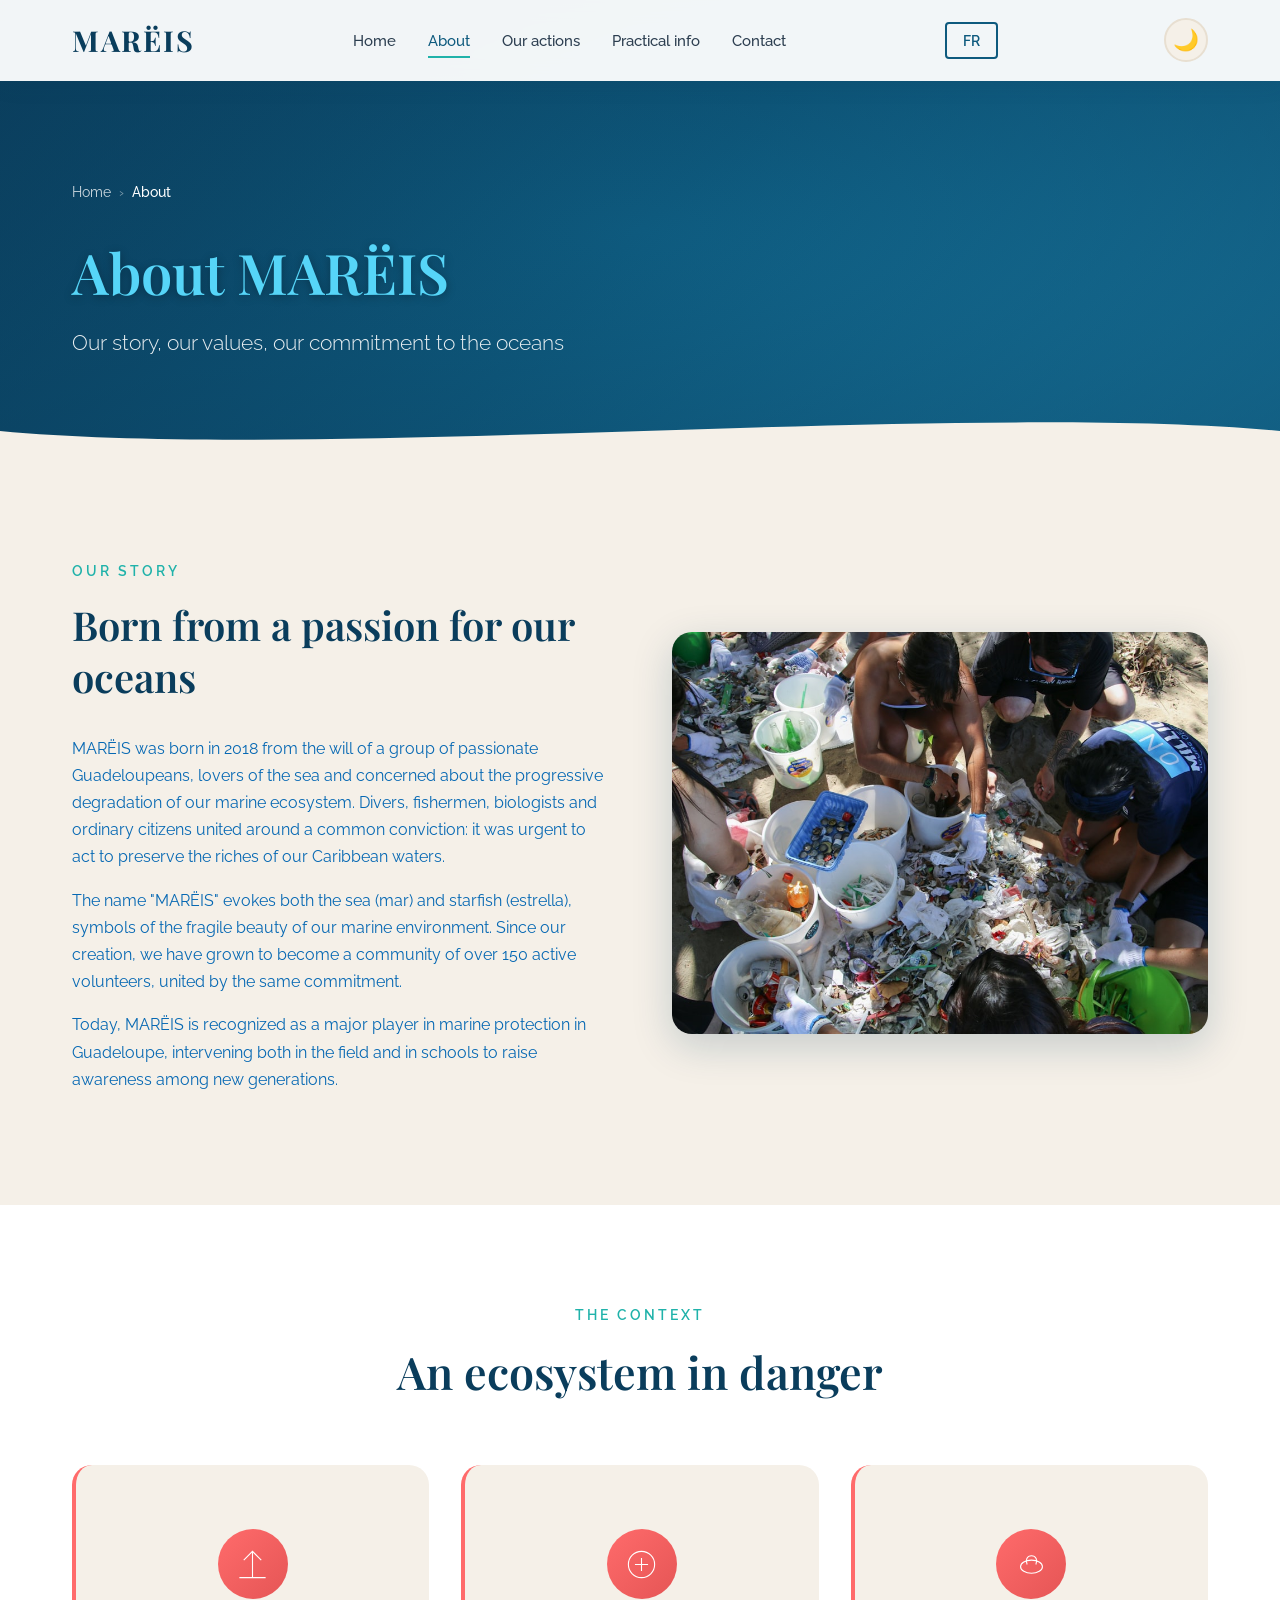
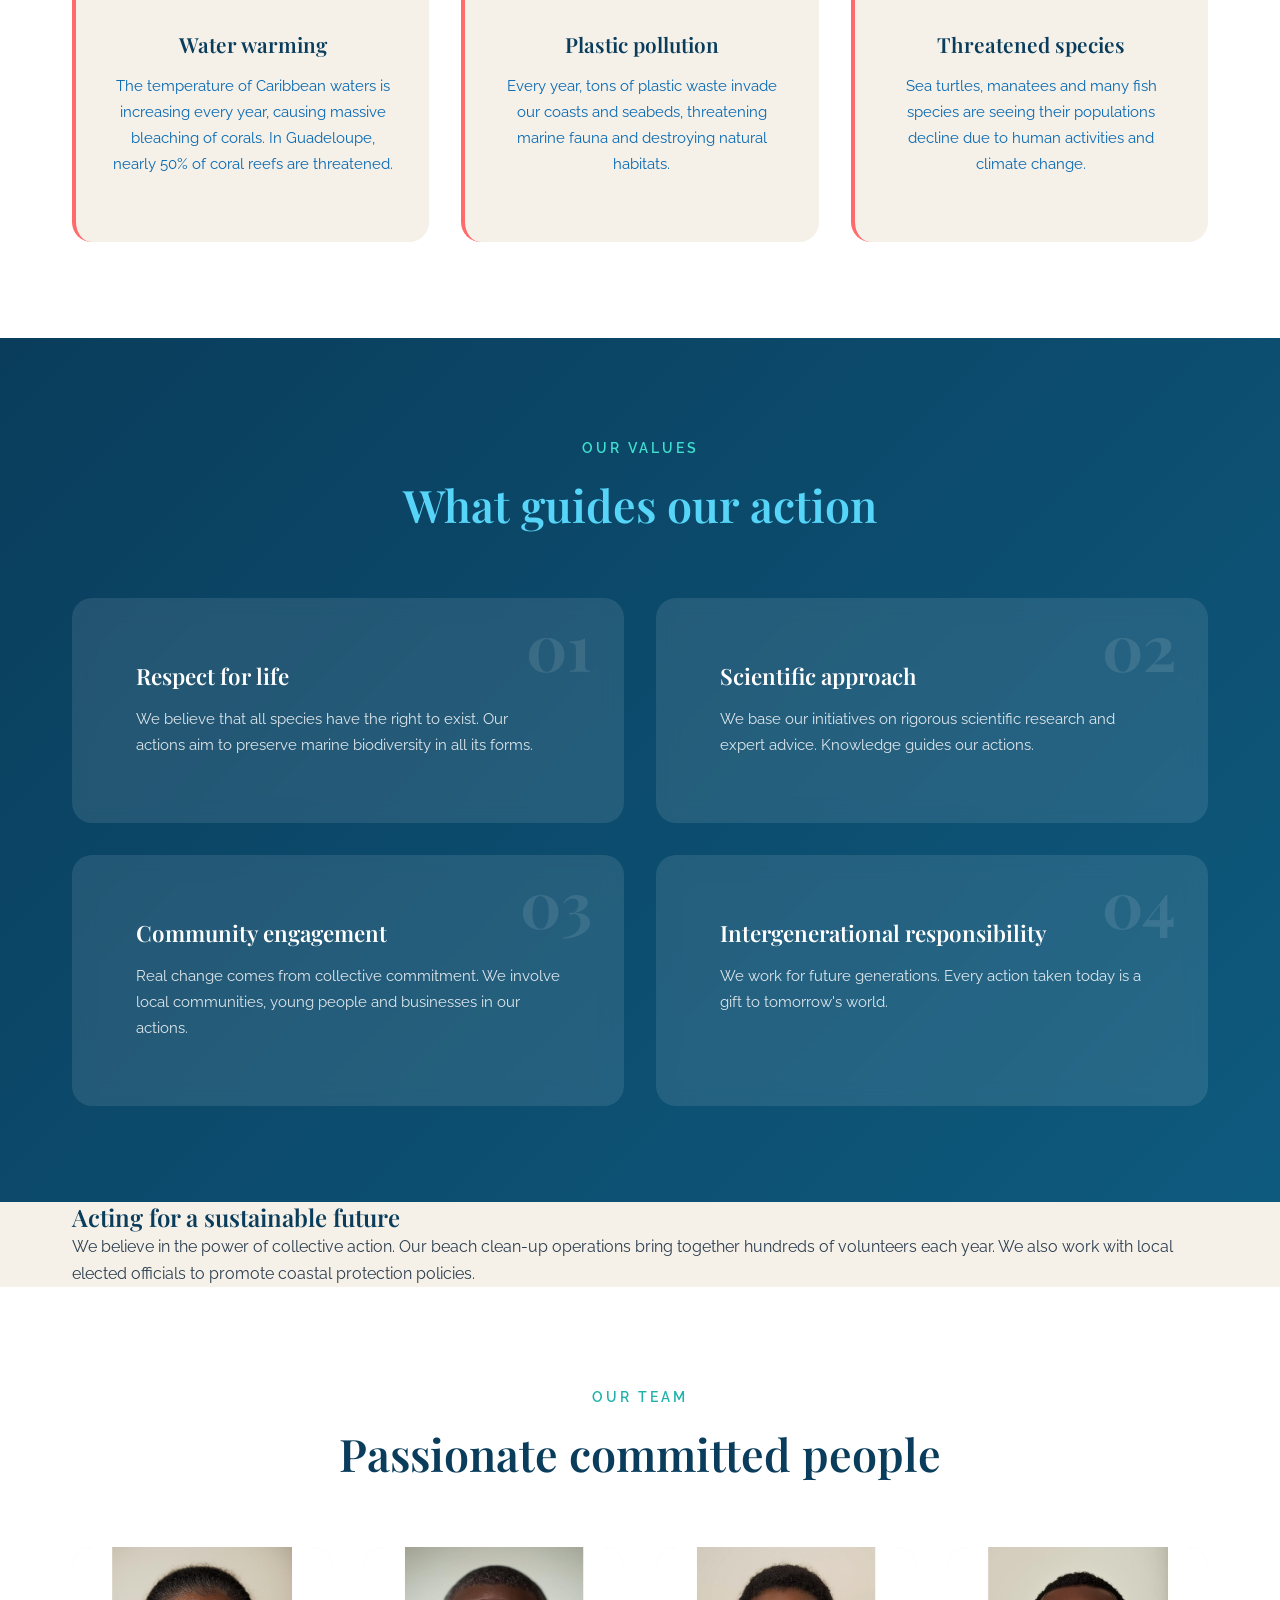
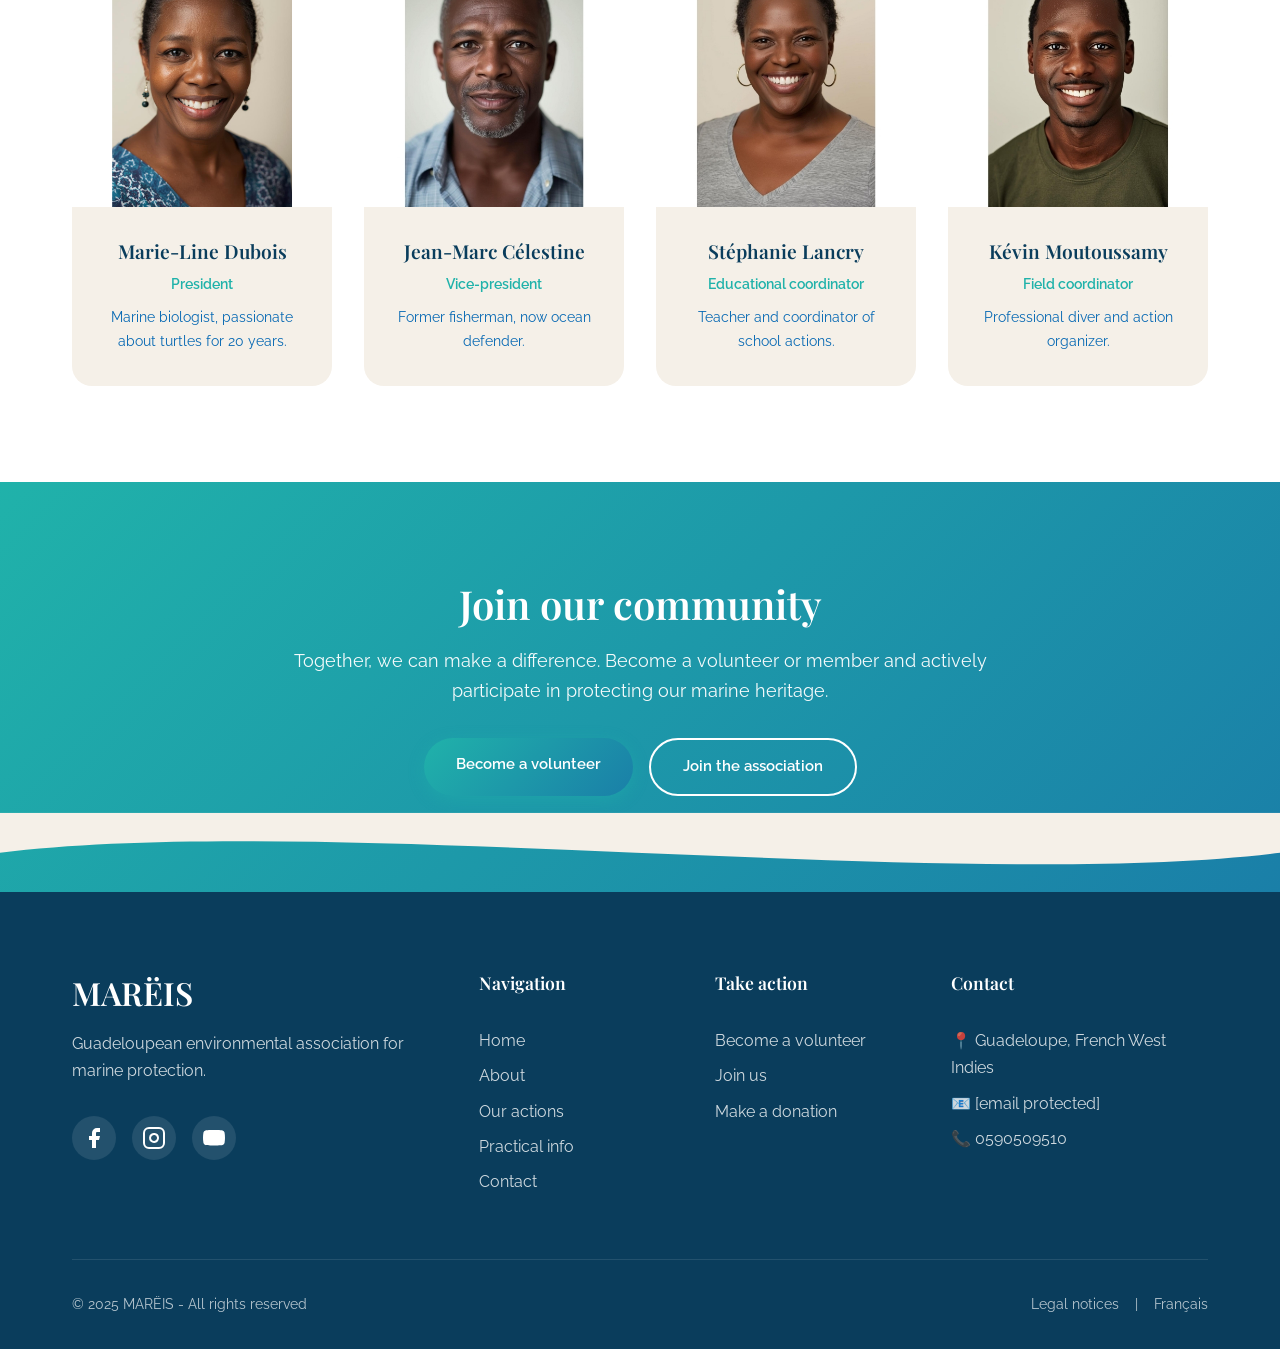
==== a-propos-en.html @ 8a110783 "Add files via upload" ====
<!DOCTYPE html>
<html lang="en">
<head>
    <meta charset="UTF-8">
    <meta name="viewport" content="width=device-width, initial-scale=1.0">
    <meta name="description" content="Discover MARËIS, a Guadeloupean association engaged in the protection of marine wildlife and flora in the Caribbean. Our story, values and mission.">
    <title>About | MARËIS - Marine Protection in Guadeloupe</title>
    <link rel="preconnect" href="https://fonts.googleapis.com">
    <link rel="preconnect" href="https://fonts.gstatic.com" crossorigin>
    <link href="https://fonts.googleapis.com/css2?family=Playfair+Display:wght@400;600;700&family=Raleway:wght@300;400;500;600&display=swap" rel="stylesheet">
    <link rel="stylesheet" href="style.css">
</head>
<body>
    <!-- Skip link for accessibility -->
    <a href="#main-content" class="skip-link">Skip to main content</a>
    
    <!-- Navigation -->
    <header class="header" role="banner">
        <nav class="nav" role="navigation" aria-label="Main navigation">
            <div class="nav-logo">
                <a href="index-en.html" aria-label="MARËIS - Back to homepage">MARËIS</a>
            </div>
            <ul class="nav-links" id="nav-links">
                <li><a href="index-en.html">Home</a></li>
                <li><a href="a-propos-en.html">About</a></li>
                <li><a href="nos-actions-en.html">Our actions</a></li>
                <li><a href="informations-en.html">Practical info</a></li>
                <li><a href="contact-en.html">Contact</a></li>
            </ul>
            <div class="nav-lang">
                <a href="a-propos.html" lang="fr" aria-label="Switch to French version">FR</a>
            </div>
            <button class="theme-toggle" id="theme-toggle" aria-label="Toggle dark mode" title="Change theme">
                <span class="theme-icon-light" aria-hidden="true">🌙</span>
                <span class="theme-icon-dark" aria-hidden="true">☀️</span>
            </button>
            <button class="nav-toggle" aria-label="Open navigation menu" aria-expanded="false" aria-controls="nav-links">
                <span aria-hidden="true"></span>
                <span aria-hidden="true"></span>
                <span aria-hidden="true"></span>
            </button>
        </nav>
    </header>

    <!-- Main content -->
    <main id="main-content" role="main">

    <!-- Hero Page -->
    <section class="page-hero" aria-labelledby="page-title">
        <div class="page-hero-overlay"></div>
        <div class="container">
            <div class="page-hero-content">
                <nav class="breadcrumb" aria-label="Breadcrumb navigation">
                    <ol>
                        <li><a href="index-en.html">Home</a></li>
                        <li aria-current="page">About</li>
                    </ol>
                </nav>
                <h1 id="page-title">About MARËIS</h1>
                <p class="page-hero-subtitle">Our story, our values, our commitment to the oceans</p>
            </div>
        </div>
        <div class="page-hero-wave">
            <svg viewBox="0 0 1440 120" preserveAspectRatio="none" aria-hidden="true">
                <path d="M0,60 C360,120 1080,0 1440,60 L1440,120 L0,120 Z" fill="var(--color-sand)"/>
            </svg>
        </div>
    </section>

    <!-- Section Our Story -->
    <section class="about-section" aria-labelledby="histoire-title">
        <div class="container">
            <div class="about-grid">
                <div class="about-text">
                    <span class="section-tag">Our story</span>
                    <h2 id="histoire-title">Born from a passion for our oceans</h2>
                    <p>MARËIS was born in 2018 from the will of a group of passionate Guadeloupeans, lovers of the sea and concerned about the progressive degradation of our marine ecosystem. Divers, fishermen, biologists and ordinary citizens united around a common conviction: it was urgent to act to preserve the riches of our Caribbean waters.</p>
                    <p>The name "MARËIS" evokes both the sea (mar) and starfish (estrella), symbols of the fragile beauty of our marine environment. Since our creation, we have grown to become a community of over 150 active volunteers, united by the same commitment.</p>
                    <p>Today, MARËIS is recognized as a major player in marine protection in Guadeloupe, intervening both in the field and in schools to raise awareness among new generations.</p>
                </div>
                <div class="about-image">
                    <div class="image-frame">
                        <img src="Images/people.jpg" alt="MARËIS founding team during a sea outing">
                    </div>
                </div>
            </div>
        </div>
    </section>

    <!-- Section Context -->
    <section class="context-section" aria-labelledby="contexte-title">
        <div class="container">
            <div class="section-header">
                <span class="section-tag">The context</span>
                <h2 id="contexte-title">An ecosystem in danger</h2>
            </div>
            <div class="context-grid">
                <article class="context-card">
                    <div class="context-icon" aria-hidden="true">
                        <svg xmlns="http://www.w3.org/2000/svg" viewBox="0 0 64 64" fill="none" stroke="currentColor" stroke-width="2">
                            <path d="M32 8v48M16 24l16-16 16 16M8 56h48"/>
                        </svg>
                    </div>
                    <h3>Water warming</h3>
                    <p>The temperature of Caribbean waters is increasing every year, causing massive bleaching of corals. In Guadeloupe, nearly 50% of coral reefs are threatened.</p>
                </article>
                <article class="context-card">
                    <div class="context-icon" aria-hidden="true">
                        <svg xmlns="http://www.w3.org/2000/svg" viewBox="0 0 64 64" fill="none" stroke="currentColor" stroke-width="2">
                            <circle cx="32" cy="32" r="24"/>
                            <path d="M20 32h24M32 20v24"/>
                        </svg>
                    </div>
                    <h3>Plastic pollution</h3>
                    <p>Every year, tons of plastic waste invade our coasts and seabeds, threatening marine fauna and destroying natural habitats.</p>
                </article>
                <article class="context-card">
                    <div class="context-icon" aria-hidden="true">
                        <svg xmlns="http://www.w3.org/2000/svg" viewBox="0 0 64 64" fill="none" stroke="currentColor" stroke-width="2">
                            <ellipse cx="32" cy="36" rx="20" ry="12"/>
                            <path d="M24 32c-4-8 0-16 8-16s12 8 8 16"/>
                        </svg>
                    </div>
                    <h3>Threatened species</h3>
                    <p>Sea turtles, manatees and many fish species are seeing their populations decline due to human activities and climate change.</p>
                </article>
            </div>
        </div>
    </section>

    <!-- Section Our Values -->
    <section class="values-section" aria-labelledby="valeurs-title">
        <div class="container">
            <div class="section-header">
                <span class="section-tag">Our values</span>
                <h2 id="valeurs-title">What guides our action</h2>
            </div>
            <div class="values-grid">
                <article class="value-card">
                    <span class="value-number" aria-hidden="true">01</span>
                    <h3>Respect for life</h3>
                    <p>We believe that all species have the right to exist. Our actions aim to preserve marine biodiversity in all its forms.</p>
                </article>
                <article class="value-card">
                    <span class="value-number" aria-hidden="true">02</span>
                    <h3>Scientific approach</h3>
                    <p>We base our initiatives on rigorous scientific research and expert advice. Knowledge guides our actions.</p>
                </article>
                <article class="value-card">
                    <span class="value-number" aria-hidden="true">03</span>
                    <h3>Community engagement</h3>
                    <p>Real change comes from collective commitment. We involve local communities, young people and businesses in our actions.</p>
                </article>
                <article class="value-card">
                    <span class="value-number" aria-hidden="true">04</span>
                    <h3>Intergenerational responsibility</h3>
                    <p>We work for future generations. Every action taken today is a gift to tomorrow's world.</p>
                </article>
            </div>
        </div>
    </section>

    <!-- Section Commitment -->
    <section class="engagement-section" aria-labelledby="engagement-title">
        <div class="container">
            <div class="engagement-grid">
                <div class="engagement-text">
                    <h2 id="engagement-title">Acting for a sustainable future</h2>
                    <p>We believe in the power of collective action. Our beach clean-up operations bring together hundreds of volunteers each year. We also work with local elected officials to promote coastal protection policies.</p>
                </div>
            </div>
        </div>
    </section>

    <!-- Section Team -->
    <section class="team-section" aria-labelledby="equipe-title">
        <div class="container">
            <div class="section-header">
                <span class="section-tag">Our team</span>
                <h2 id="equipe-title">Passionate committed people</h2>
            </div>
            <div class="team-grid">
                <article class="team-card">
                    <div class="team-image">
                        <img src="Images/femme plus vielle.png" alt="Portrait of Marie-Line Dubois">
                    </div>
                    <div class="team-info">
                        <h3>Marie-Line Dubois</h3>
                        <span class="team-role">President</span>
                        <p>Marine biologist, passionate about turtles for 20 years.</p>
                    </div>
                </article>
                <article class="team-card">
                    <div class="team-image">
                        <img src="Images/monsieur vieux.jpg" alt="Portrait of Jean-Marc Célestine">
                    </div>
                    <div class="team-info">
                        <h3>Jean-Marc Célestine</h3>
                        <span class="team-role">Vice-president</span>
                        <p>Former fisherman, now ocean defender.</p>
                    </div>
                </article>
                <article class="team-card">
                    <div class="team-image">
                        <img src="Images/madame.jpg" alt="Portrait of Stéphanie Lancry">
                    </div>
                    <div class="team-info">
                        <h3>Stéphanie Lancry</h3>
                        <span class="team-role">Educational coordinator</span>
                        <p>Teacher and coordinator of school actions.</p>
                    </div>
                </article>
                <article class="team-card">
                    <div class="team-image">
                        <img src="Images/homme.jpg" alt="Portrait of Kévin Moutoussamy">
                    </div>
                    <div class="team-info">
                        <h3>Kévin Moutoussamy</h3>
                        <span class="team-role">Field coordinator</span>
                        <p>Professional diver and action organizer.</p>
                    </div>
                </article>
            </div>
        </div>
    </section>

    <!-- Section CTA -->
    <section class="cta-section" aria-labelledby="cta-title">
        <div class="container">
            <div class="cta-content">
                <h2 id="cta-title">Join our community</h2>
                <p>Together, we can make a difference. Become a volunteer or member and actively participate in protecting our marine heritage.</p>
                <div class="cta-buttons">
                    <a href="contact-en.html#benevole" class="btn btn-primary">Become a volunteer</a>
                    <a href="contact-en.html#adhesion" class="btn btn-secondary-dark">Join the association</a>
                </div>
            </div>
        </div>
    </section>

    </main>
    <!-- End of main content -->

    <!-- Footer -->
    <footer class="footer" role="contentinfo">
        <div class="footer-wave">
            <svg viewBox="0 0 1440 120" preserveAspectRatio="none" aria-hidden="true">
                <path d="M0,60 C360,0 1080,120 1440,60 L1440,0 L0,0 Z" fill="var(--color-sand)"/>
            </svg>
        </div>
        <div class="container">
            <div class="footer-grid">
                <div class="footer-brand">
                    <h3>MARËIS</h3>
                    <p>Guadeloupean environmental association for marine protection.</p>
                    <div class="footer-social">
                        <a href="#" aria-label="Follow us on Facebook">
                            <svg xmlns="http://www.w3.org/2000/svg" width="24" height="24" viewBox="0 0 24 24" fill="currentColor" aria-hidden="true">
                                <path d="M18 2h-3a5 5 0 0 0-5 5v3H7v4h3v8h4v-8h3l1-4h-4V7a1 1 0 0 1 1-1h3z"/>
                            </svg>
                        </a>
                        <a href="#" aria-label="Follow us on Instagram">
                            <svg xmlns="http://www.w3.org/2000/svg" width="24" height="24" viewBox="0 0 24 24" fill="none" stroke="currentColor" stroke-width="2" aria-hidden="true">
                                <rect x="2" y="2" width="20" height="20" rx="5" ry="5"/>
                                <path d="M16 11.37A4 4 0 1 1 12.63 8 4 4 0 0 1 16 11.37z"/>
                                <line x1="17.5" y1="6.5" x2="17.51" y2="6.5"/>
                            </svg>
                        </a>
                        <a href="#" aria-label="Watch our videos on YouTube">
                            <svg xmlns="http://www.w3.org/2000/svg" width="24" height="24" viewBox="0 0 24 24" fill="currentColor" aria-hidden="true">
                                <path d="M22.54 6.42a2.78 2.78 0 0 0-1.94-2C18.88 4 12 4 12 4s-6.88 0-8.6.46a2.78 2.78 0 0 0-1.94 2A29 29 0 0 0 1 11.75a29 29 0 0 0 .46 5.33A2.78 2.78 0 0 0 3.4 19c1.72.46 8.6.46 8.6.46s6.88 0 8.6-.46a2.78 2.78 0 0 0 1.94-2 29 29 0 0 0 .46-5.25 29 29 0 0 0-.46-5.33z"/>
                                <polygon points="9.75 15.02 15.5 11.75 9.75 8.48 9.75 15.02" fill="white"/>
                            </svg>
                        </a>
                    </div>
                </div>
                <div class="footer-links">
                    <h4>Navigation</h4>
                    <ul>
                        <li><a href="index-en.html">Home</a></li>
                        <li><a href="a-propos-en.html">About</a></li>
                        <li><a href="nos-actions-en.html">Our actions</a></li>
                        <li><a href="informations-en.html">Practical info</a></li>
                        <li><a href="contact-en.html">Contact</a></li>
                    </ul>
                </div>
                <div class="footer-links">
                    <h4>Take action</h4>
                    <ul>
                        <li><a href="contact-en.html#benevole">Become a volunteer</a></li>
                        <li><a href="contact-en.html#adhesion">Join us</a></li>
                        <li><a href="contact-en.html#don">Make a donation</a></li>
                    </ul>
                </div>
                <div class="footer-contact">
                    <h4>Contact</h4>
                    <p><span aria-hidden="true">📍</span> Guadeloupe, French West Indies</p>
                    <p><span aria-hidden="true">📧</span> <a href="/cdn-cgi/l/email-protection#a7c4c8c9d3c6c4d3e7cac6d5c2ced48ac6d4d4c889c1d5"><span class="__cf_email__" data-cfemail="4f2c20213b2e2c3b0f222e3d2a263c622e3c3c2061293d">[email&#160;protected]</span></a></p>
                    <p><span aria-hidden="true">📞</span> <a href="tel:+0590509510">0590509510</a></p>
                </div>
            </div>
            <div class="footer-bottom">
                <p>&copy; 2025 MARËIS - All rights reserved</p>
                <div class="footer-legal">
                    <a href="contact-en.html#mentions">Legal notices</a>
                    <span aria-hidden="true">|</span>
                    <a href="a-propos.html">Français</a>
                </div>
            </div>
        </div>
    </footer>

    <script src="script.js"></script>
</body>
</html>
---- style.css ----
/* ===================================
   MARËIS - Styles CSS
   Association environnementale Guadeloupe
   =================================== */

/* Variables CSS */
:root {
    /* Palette océanique caribéenne */
    --color-ocean-deep: #0a3d5c;
    --color-ocean: #0e5a7e;
    --color-ocean-light: #1a7fa8;
    --color-turquoise: #20b2aa;
    --color-turquoise-light: #40e0d0;
    --color-sand: #f5f0e8;
    --color-sand-dark: #e8dfd1;
    --color-coral: #ff6b6b;
    --color-coral-dark: #e55555;
    --color-white: #ffffff;
    --color-text: #2c3e50;
    --color-text-light: #0668b3;
    
    /* Typographie */
    --font-display: 'Playfair Display', Georgia, serif;
    --font-body: 'Raleway', 'Segoe UI', sans-serif;
    
    /* Espacements */
    --spacing-xs: 0.5rem;
    --spacing-sm: 1rem;
    --spacing-md: 2rem;
    --spacing-lg: 4rem;
    --spacing-xl: 6rem;
    
    /* Transitions */
    --transition-fast: 0.2s ease;
    --transition-normal: 0.3s ease;
    --transition-slow: 0.5s ease;
    
    /* Ombres */
    --shadow-soft: 0 4px 20px rgba(10, 61, 92, 0.1);
    --shadow-medium: 0 8px 30px rgba(10, 61, 92, 0.15);
    --shadow-strong: 0 12px 40px rgba(10, 61, 92, 0.2);
}


[data-theme="dark"] {
    /* FONDS - Bleu nuit */
    --color-sand: #0a1214;
    --color-sand-dark: #132629;
    --color-white: #0f1d20;
    
    /* TEXTES - Lisibles */
    --color-text: #AFEEEE;
    --color-text-light: #7dd3d3;
    
    /* COULEURS PRINCIPALES */
    --color-ocean-deep: #AFEEEE;
    --color-ocean: #20B2AA;
    --color-ocean-light: #008080;
    --color-turquoise: #20B2AA;
    --color-turquoise-light: #AFEEEE;
    --color-coral: #FA8072;
    --color-coral-dark: #e06a62;
    
    /* OMBRES */
    --shadow-soft: 0 4px 20px rgba(0, 0, 0, 0.5);
    --shadow-medium: 0 8px 30px rgba(0, 0, 0, 0.6);
    --shadow-strong: 0 12px 40px rgba(0, 0, 0, 0.7);
}

/* Transitions pour le changement de thème */
body,
.header,
.nav-links,
.btn,
.action-card,
.news-card,
.contact-card,
.pricing-card,
.faq-item,
.event-card,
.hours-card,
.access-card,
.program-card,
.team-card,
.value-card,
.context-card,
.contact-form,
.legal-block,
.credit-block {
    transition: background-color var(--transition-normal), 
                color var(--transition-normal),
                border-color var(--transition-normal),
                box-shadow var(--transition-normal);
}

/* Reset et base */
*, *::before, *::after {
    box-sizing: border-box;
    margin: 0;
    padding: 0;
}

html {
    scroll-behavior: smooth;
}

body {
    font-family: var(--font-body);
    font-size: 16px;
    line-height: 1.7;
    color: var(--color-text);
    background-color: var(--color-sand);
}

/* Lien d'évitement - Accessibilité */
.skip-link {
    position: absolute;
    top: -100px;
    left: 50%;
    transform: translateX(-50%);
    background: var(--color-ocean-deep);
    color: var(--color-white);
    padding: 1rem 2rem;
    border-radius: 0 0 8px 8px;
    z-index: 9999;
    transition: top var(--transition-fast);
    font-weight: 600;
}

.skip-link:focus {
    top: 0;
    outline: 3px solid var(--color-turquoise);
    outline-offset: 2px;
}

/* Focus visible pour l'accessibilité */
a:focus,
button:focus,
input:focus,
textarea:focus,
select:focus {
    outline: 3px solid var(--color-turquoise);
    outline-offset: 2px;
}

a:focus:not(:focus-visible),
button:focus:not(:focus-visible) {
    outline: none;
}

a:focus-visible,
button:focus-visible,
input:focus-visible,
textarea:focus-visible,
select:focus-visible {
    outline: 3px solid var(--color-turquoise);
    outline-offset: 2px;
}

h1, h2, h3, h4, h5, h6 {
    font-family: var(--font-display);
    font-weight: 600;
    line-height: 1.3;
    color: var(--color-ocean-deep);
}

a {
    text-decoration: none;
    color: inherit;
    transition: color var(--transition-fast);
}

img {
    max-width: 100%;
    height: auto;
    display: block;
}

ul {
    list-style: none;
}

.container {
    width: 100%;
    max-width: 1200px;
    margin: 0 auto;
    padding: 0 var(--spacing-md);
}

/* ===================================
   Navigation
   =================================== */
.header {
    position: fixed;
    top: 0;
    left: 0;
    right: 0;
    z-index: 1000;
    background: rgba(255, 255, 255, 0.95);
    backdrop-filter: blur(10px);
    box-shadow: var(--shadow-soft);
}

.nav {
    display: flex;
    align-items: center;
    justify-content: space-between;
    max-width: 1200px;
    margin: 0 auto;
    padding: var(--spacing-sm) var(--spacing-md);
}

.nav-logo a {
    font-family: var(--font-display);
    font-size: 1.8rem;
    font-weight: 700;
    color: var(--color-ocean-deep);
    letter-spacing: 2px;
}

.nav-links {
    display: flex;
    gap: var(--spacing-md);
}

.nav-links a {
    font-size: 0.95rem;
    font-weight: 500;
    color: var(--color-text);
    padding: var(--spacing-xs) 0;
    position: relative;
}

.nav-links a::after {
    content: '';
    position: absolute;
    bottom: 0;
    left: 0;
    width: 0;
    height: 2px;
    background: var(--color-turquoise);
    transition: width var(--transition-normal);
}

.nav-links a:hover::after,
.nav-links a.active::after {
    width: 100%;
}

.nav-links a.active {
    color: var(--color-ocean);
}

.nav-lang a {
    font-size: 0.9rem;
    font-weight: 600;
    color: var(--color-ocean);
    padding: var(--spacing-xs) var(--spacing-sm);
    border: 2px solid var(--color-ocean);
    border-radius: 4px;
    transition: all var(--transition-fast);
}

.nav-lang a:hover {
    background: var(--color-ocean);
    color: var(--color-white);
}

.nav-toggle {
    display: none;
    flex-direction: column;
    gap: 5px;
    background: none;
    border: none;
    cursor: pointer;
    padding: var(--spacing-xs);
}

.nav-toggle span {
    width: 25px;
    height: 2px;
    background: var(--color-ocean-deep);
    transition: var(--transition-fast);
}

/* Bouton mode sombre/clair */
.theme-toggle {
    display: flex;
    align-items: center;
    justify-content: center;
    width: 44px;
    height: 44px;
    background: var(--color-sand);
    border: 2px solid var(--color-sand-dark);
    border-radius: 50%;
    cursor: pointer;
    transition: all var(--transition-fast);
    margin-left: var(--spacing-xs);
    position: relative;
    overflow: hidden;
}

.theme-toggle:hover {
    background: var(--color-ocean);
    border-color: var(--color-ocean);
}

.theme-toggle:hover .theme-icon-light,
.theme-toggle:hover .theme-icon-dark {
    filter: brightness(10);
}

.theme-icon-light,
.theme-icon-dark {
    font-size: 1.3rem;
    position: absolute;
    transition: all var(--transition-normal);
}

/* Mode clair : afficher lune, cacher soleil */
.theme-icon-light {
    opacity: 1;
    transform: translateY(0) rotate(0deg);
}

.theme-icon-dark {
    opacity: 0;
    transform: translateY(20px) rotate(-90deg);
}

/* Mode sombre : cacher lune, afficher soleil */
[data-theme="dark"] .theme-icon-light {
    opacity: 0;
    transform: translateY(-20px) rotate(90deg);
}

[data-theme="dark"] .theme-icon-dark {
    opacity: 1;
    transform: translateY(0) rotate(0deg);
}

[data-theme="dark"] .theme-toggle {
    background: var(--color-ocean);
    border-color: var(--color-ocean-light);
}

[data-theme="dark"] .theme-toggle:hover {
    background: var(--color-turquoise);
    border-color: var(--color-turquoise);
}

/* ===================================
   Boutons
   =================================== */
.btn {
    display: inline-block;
    padding: 0.9rem 2rem;
    font-family: var(--font-body);
    font-size: 0.95rem;
    font-weight: 600;
    text-align: center;
    border-radius: 50px;
    transition: all var(--transition-normal);
    cursor: pointer;
    border: none;
}

.btn-primary {
    background: linear-gradient(135deg, var(--color-turquoise), var(--color-ocean-light));
    color: var(--color-white);
    box-shadow: 0 4px 15px rgba(32, 178, 170, 0.4);
}

.btn-primary:hover {
    transform: translateY(-3px);
    box-shadow: 0 8px 25px rgba(32, 178, 170, 0.5);
}

.btn-secondary {
    background: transparent;
    color: var(--color-white);
    border: 2px solid var(--color-white);
}

.btn-secondary:hover {
    background: var(--color-white);
    color: var(--color-ocean-deep);
}

.btn-white {
    background: var(--color-white);
    color: var(--color-ocean-deep);
}

.btn-white:hover {
    transform: translateY(-3px);
    box-shadow: var(--shadow-medium);
}

/* ===================================
   Hero Section
   =================================== */
.hero {
    position: relative;
    min-height: 100vh;
    display: flex;
    align-items: center;
    justify-content: center;
    background: url('images/hero-bg.jpg') center/cover no-repeat;
    overflow: hidden;
}

.hero::before {
    content: '';
    position: absolute;
    top: 0;
    left: 0;
    right: 0;
    bottom: 0;
    background: linear-gradient(135deg, rgba(10, 61, 92, 0.6), rgba(32, 178, 170, 0.4));
}

.hero-overlay {
    position: absolute;
    top: 0;
    left: 0;
    right: 0;
    bottom: 0;
    background: radial-gradient(ellipse at center bottom, transparent 0%, rgba(10, 61, 92, 0.6) 100%);
}

.hero-content {
    position: relative;
    z-index: 2;
    text-align: center;
    max-width: 900px;
    padding: var(--spacing-xl) var(--spacing-md);
    animation: fadeInUp 1s ease;
}

@keyframes fadeInUp {
    from {
        opacity: 0;
        transform: translateY(30px);
    }
    to {
        opacity: 1;
        transform: translateY(0);
    }
}

.hero-title {
    font-size: clamp(2.5rem, 6vw, 4rem);
    color: var(--color-white);
    margin-bottom: var(--spacing-md);
    text-shadow: 0 2px 20px rgba(0, 0, 0, 0.3);
}

.hero-title span {
    color: var(--color-turquoise-light);
    display: inline-block;
}

.hero-subtitle {
    font-size: clamp(1.1rem, 2.5vw, 1.4rem);
    color: rgba(255, 255, 255, 0.9);
    margin-bottom: var(--spacing-lg);
    font-weight: 300;
}

.hero-cta {
    display: flex;
    gap: var(--spacing-sm);
    justify-content: center;
    flex-wrap: wrap;
}

.hero-wave {
    position: absolute;
    bottom: 0;
    left: 0;
    right: 0;
    z-index: 3;
}

.hero-wave svg {
    display: block;
    width: 100%;
    height: 80px;
}

/* ===================================
   Section Tags & Headers
   =================================== */
.section-tag {
    display: inline-block;
    font-size: 0.85rem;
    font-weight: 600;
    text-transform: uppercase;
    letter-spacing: 3px;
    color: var(--color-turquoise);
    margin-bottom: var(--spacing-sm);
}

.section-header {
    text-align: center;
    margin-bottom: var(--spacing-lg);
}

.section-header h2 {
    font-size: clamp(2rem, 4vw, 2.8rem);
}

/* ===================================
   About Preview Section
   =================================== */
.about-preview {
    padding: var(--spacing-xl) 0;
    background: var(--color-sand);
}

.about-preview .container {
    display: grid;
    grid-template-columns: 1fr 1fr;
    gap: var(--spacing-lg);
    align-items: center;
}

.about-content h2 {
    font-size: clamp(1.8rem, 3.5vw, 2.5rem);
    margin-bottom: var(--spacing-md);
}

.about-content p {
    margin-bottom: var(--spacing-sm);
    color: var(--color-text-light);
}

.link-arrow {
    display: inline-block;
    margin-top: var(--spacing-sm);
    font-weight: 600;
    color: var(--color-ocean);
    transition: all var(--transition-fast);
}

.link-arrow:hover {
    color: var(--color-turquoise);
    transform: translateX(5px);
}

.about-image {
    position: relative;
}

.image-frame {
    position: relative;
    border-radius: 20px;
    overflow: hidden;
    box-shadow: var(--shadow-strong);
}

.image-frame::before {
    content: '';
    position: absolute;
    top: -20px;
    right: -20px;
    width: 100%;
    height: 100%;
    border: 3px solid var(--color-turquoise);
    border-radius: 20px;
    z-index: -1;
}

.image-frame img {
    width: 100%;
    aspect-ratio: 4/3;
    object-fit: cover;
}

/* ===================================
   Actions Section
   =================================== */
.actions {
    padding: var(--spacing-xl) 0;
    background: var(--color-white);
}

.actions-grid {
    display: grid;
    grid-template-columns: repeat(3, 1fr);
    gap: var(--spacing-md);
}

.action-card {
    background: var(--color-sand);
    padding: var(--spacing-lg) var(--spacing-md);
    border-radius: 20px;
    text-align: center;
    transition: all var(--transition-normal);
}

.action-card:hover {
    transform: translateY(-10px);
    box-shadow: var(--shadow-medium);
}

.action-icon {
    width: 80px;
    height: 80px;
    margin: 0 auto var(--spacing-md);
    background: linear-gradient(135deg, var(--color-ocean), var(--color-turquoise));
    border-radius: 50%;
    display: flex;
    align-items: center;
    justify-content: center;
}

.action-icon svg {
    width: 40px;
    height: 40px;
    color: var(--color-white);
}

.action-card h3 {
    font-size: 1.4rem;
    margin-bottom: var(--spacing-sm);
}

.action-card p {
    color: var(--color-text-light);
    font-size: 0.95rem;
}

.actions-cta {
    text-align: center;
    margin-top: var(--spacing-lg);
}

/* ===================================
   Stats Section
   =================================== */
.stats {
    padding: var(--spacing-lg) 0;
    background: linear-gradient(135deg, var(--color-ocean-deep), var(--color-ocean));
}

.stats-grid {
    display: grid;
    grid-template-columns: repeat(4, 1fr);
    gap: var(--spacing-md);
}

.stat-item {
    text-align: center;
    color: var(--color-white);
}

.stat-number {
    display: block;
    font-family: var(--font-display);
    font-size: clamp(2.5rem, 5vw, 3.5rem);
    font-weight: 700;
    color: var(--color-turquoise-light);
    margin-bottom: var(--spacing-xs);
}

.stat-label {
    font-size: 0.95rem;
    opacity: 0.9;
}

/* ===================================
   Join Us Section
   =================================== */
.join-us {
    padding: var(--spacing-xl) 0;
    background: var(--color-sand);
}

.join-grid {
    display: grid;
    grid-template-columns: repeat(2, 1fr);
    gap: var(--spacing-md);
}

.join-card {
    position: relative;
    border-radius: 20px;
    overflow: hidden;
    min-height: 350px;
    display: flex;
    align-items: stretch;
}

.join-volunteer {
    background: linear-gradient(135deg, var(--color-ocean), var(--color-ocean-light));
}

.join-member {
    background: linear-gradient(135deg, var(--color-turquoise), var(--color-ocean-light));
}

.join-card-content {
    padding: var(--spacing-lg);
    color: var(--color-white);
    display: flex;
    flex-direction: column;
    height: 100%;
    width: 100%;
}

.join-card h3 {
    font-size: 1.8rem;
    color: var(--color-white);
    margin-bottom: var(--spacing-sm);
}

.join-card p {
    margin-bottom: auto;
    opacity: 0.95;
}

/* ===================================
   News Section
   =================================== */
.news {
    padding: var(--spacing-xl) 0;
    background: var(--color-white);
}

.news-grid {
    display: grid;
    grid-template-columns: repeat(2, 1fr);
    gap: var(--spacing-md);
}

.news-card {
    background: var(--color-sand);
    border-radius: 20px;
    overflow: hidden;
    transition: all var(--transition-normal);
}

.news-card:hover {
    transform: translateY(-5px);
    box-shadow: var(--shadow-medium);
}

.news-image img {
    width: 100%;
    height: 200px;
    object-fit: cover;
}

.news-content {
    padding: var(--spacing-md);
}

.news-date {
    font-size: 0.85rem;
    color: var(--color-turquoise);
    font-weight: 600;
}

.news-card h3 {
    font-size: 1.3rem;
    margin: var(--spacing-xs) 0;
}

.news-card p {
    color: var(--color-text-light);
    font-size: 0.95rem;
}

/* ===================================
   Footer
   =================================== */
.footer {
    position: relative;
    background: var(--color-ocean-deep);
    color: var(--color-white);
    padding-top: 80px;
}

.footer-wave {
    position: absolute;
    top: 0;
    left: 0;
    right: 0;
    transform: translateY(-99%);
}

.footer-wave svg {
    display: block;
    width: 100%;
    height: 80px;
}

.footer-grid {
    display: grid;
    grid-template-columns: 2fr 1fr 1fr 1.5fr;
    gap: var(--spacing-lg);
    padding-bottom: var(--spacing-lg);
    border-bottom: 1px solid rgba(255, 255, 255, 0.1);
}

.footer-brand h3 {
    font-size: 2rem;
    color: var(--color-white);
    margin-bottom: var(--spacing-sm);
}

.footer-brand p {
    opacity: 0.8;
    margin-bottom: var(--spacing-md);
}

.footer-social {
    display: flex;
    gap: var(--spacing-sm);
}

.footer-social a {
    width: 44px;
    height: 44px;
    display: flex;
    align-items: center;
    justify-content: center;
    background: rgba(255, 255, 255, 0.1);
    border-radius: 50%;
    transition: all var(--transition-fast);
}

.footer-social a:hover {
    background: var(--color-turquoise);
    transform: translateY(-3px);
}

.footer-links h4,
.footer-contact h4 {
    font-size: 1.1rem;
    color: var(--color-white);
    margin-bottom: var(--spacing-md);
}

.footer-links ul {
    display: flex;
    flex-direction: column;
    gap: var(--spacing-xs);
}

.footer-links a {
    opacity: 0.8;
    transition: all var(--transition-fast);
}

.footer-links a:hover {
    opacity: 1;
    color: var(--color-turquoise-light);
    padding-left: 5px;
}

.footer-contact p {
    opacity: 0.8;
    margin-bottom: var(--spacing-xs);
}

.footer-bottom {
    display: flex;
    justify-content: space-between;
    align-items: center;
    padding: var(--spacing-md) 0;
    font-size: 0.9rem;
    opacity: 0.7;
}

.footer-legal {
    display: flex;
    gap: var(--spacing-sm);
}

.footer-legal a:hover {
    color: var(--color-turquoise-light);
}

/* ===================================
   Responsive Design
   =================================== */
@media (max-width: 1024px) {
    .about-preview .container {
        grid-template-columns: 1fr;
        gap: var(--spacing-md);
    }
    
    .about-image {
        order: -1;
    }
    
    .actions-grid {
        grid-template-columns: repeat(2, 1fr);
    }
    
    .stats-grid {
        grid-template-columns: repeat(2, 1fr);
        gap: var(--spacing-lg);
    }
    
    .footer-grid {
        grid-template-columns: repeat(2, 1fr);
    }
}

@media (max-width: 768px) {
    .nav-links {
        display: none;
        position: absolute;
        top: 100%;
        left: 0;
        right: 0;
        flex-direction: column;
        background: var(--color-white);
        padding: var(--spacing-md);
        box-shadow: var(--shadow-medium);
    }
    
    .nav-links.active {
        display: flex;
    }
    
    .nav-toggle {
        display: flex;
    }
    
    .nav-lang {
        margin-right: var(--spacing-sm);
    }
    
    .hero-cta {
        flex-direction: column;
        align-items: center;
    }
    
    .actions-grid {
        grid-template-columns: 1fr;
    }
    
    .join-grid {
        grid-template-columns: 1fr;
    }
    
    .news-grid {
        grid-template-columns: 1fr;
    }
    
    .stats-grid {
        grid-template-columns: 1fr 1fr;
    }
    
    .footer-grid {
        grid-template-columns: 1fr;
        text-align: center;
    }
    
    .footer-social {
        justify-content: center;
    }
    
    .footer-bottom {
        flex-direction: column;
        gap: var(--spacing-sm);
    }
}

@media (max-width: 480px) {
    .hero-title {
        font-size: 2rem;
    }
    
    .stats-grid {
        grid-template-columns: 1fr;
    }
    
    .btn {
        width: 100%;
    }
}

/* ===================================
   Pages intérieures - Hero
   =================================== */
.page-hero {
    position: relative;
    padding: 180px 0 100px;
    background: linear-gradient(135deg, var(--color-ocean-deep) 0%, var(--color-ocean) 50%, var(--color-ocean-light) 100%);
    overflow: hidden;
}

.page-hero::before {
    content: '';
    position: absolute;
    top: 0;
    left: 0;
    right: 0;
    bottom: 0;
    background: url('images/hero-ocean.jpg') center/cover no-repeat;
    opacity: 0.2;
}

.page-hero-overlay {
    position: absolute;
    top: 0;
    left: 0;
    right: 0;
    bottom: 0;
    background: radial-gradient(ellipse at center, transparent 0%, rgba(10, 61, 92, 0.5) 100%);
}

.page-hero-content {
    position: relative;
    z-index: 2;
}

.page-hero h1 {
    font-size: clamp(2.2rem, 5vw, 3.5rem);
    color:  #56d5f8;
    margin-bottom: var(--spacing-sm);
    text-shadow: 0 2px 10px rgba(0, 0, 0, 0.3);
}

.page-hero-subtitle {
    font-size: clamp(1rem, 2vw, 1.3rem);
    color: rgba(255, 255, 255, 0.9);
    font-weight: 300;
}

.page-hero-wave {
    position: absolute;
    bottom: 0;
    left: 0;
    right: 0;
    z-index: 3;
}

.page-hero-wave svg {
    display: block;
    width: 100%;
    height: 60px;
}

/* Fil d'Ariane (Breadcrumb) */
.breadcrumb {
    margin-bottom: var(--spacing-md);
}

.breadcrumb ol {
    display: flex;
    align-items: center;
    gap: var(--spacing-xs);
    flex-wrap: wrap;
}

.breadcrumb li {
    display: flex;
    align-items: center;
    font-size: 0.9rem;
    color: rgba(255, 255, 255, 0.8);
}

.breadcrumb li:not(:last-child)::after {
    content: '›';
    margin-left: var(--spacing-xs);
    color: rgba(255, 255, 255, 0.5);
}

.breadcrumb a {
    color: rgba(255, 255, 255, 0.8);
    transition: color var(--transition-fast);
}

.breadcrumb a:hover {
    color: var(--color-turquoise-light);
}

.breadcrumb [aria-current="page"] {
    color: var(--color-white);
    font-weight: 500;
}

/* ===================================
   Page À propos - Sections
   =================================== */
.about-section {
    padding: var(--spacing-xl) 0;
    background: var(--color-sand);
}

.about-grid {
    display: grid;
    grid-template-columns: 1fr 1fr;
    gap: var(--spacing-lg);
    align-items: center;
}

.about-text h2 {
    font-size: clamp(1.8rem, 3.5vw, 2.5rem);
    margin-bottom: var(--spacing-md);
}

.about-text p {
    margin-bottom: var(--spacing-sm);
    color: var(--color-text-light);
}

.about-text h3 {
    font-size: 1.3rem;
    margin-top: var(--spacing-md);
    margin-bottom: var(--spacing-sm);
    color: var(--color-ocean);
}

/* Section Contexte */
.context-section {
    padding: var(--spacing-xl) 0;
    background: var(--color-white);
}

.context-grid {
    display: grid;
    grid-template-columns: repeat(3, 1fr);
    gap: var(--spacing-md);
}

.context-card {
    background: var(--color-sand);
    padding: var(--spacing-lg) var(--spacing-md);
    border-radius: 20px;
    text-align: center;
    transition: all var(--transition-normal);
    border-left: 4px solid var(--color-coral);
}

.context-card:hover {
    transform: translateY(-5px);
    box-shadow: var(--shadow-medium);
}

.context-icon {
    width: 70px;
    height: 70px;
    margin: 0 auto var(--spacing-md);
    background: linear-gradient(135deg, var(--color-coral), var(--color-coral-dark));
    border-radius: 50%;
    display: flex;
    align-items: center;
    justify-content: center;
}

.context-icon svg {
    width: 35px;
    height: 35px;
    color: var(--color-white);
}

.context-card h3 {
    font-size: 1.3rem;
    margin-bottom: var(--spacing-sm);
}

.context-card p {
    color: var(--color-text-light);
    font-size: 0.95rem;
}

/* Section Valeurs */
.values-section {
    padding: var(--spacing-xl) 0;
    background: linear-gradient(135deg, var(--color-ocean-deep), var(--color-ocean));
}

.values-section .section-tag {
    color: var(--color-turquoise-light);
}

.values-section .section-header h2 {
    color: #56d5f8;
}

.values-grid {
    display: grid;
    grid-template-columns: repeat(2, 1fr);
    gap: var(--spacing-md);
}

.value-card {
    background: rgba(255, 255, 255, 0.1);
    backdrop-filter: blur(10px);
    padding: var(--spacing-lg);
    border-radius: 20px;
    position: relative;
    overflow: hidden;
    transition: all var(--transition-normal);
}

.value-card:hover {
    background: rgba(255, 255, 255, 0.15);
    transform: translateY(-5px);
}

.value-number {
    position: absolute;
    top: var(--spacing-sm);
    right: var(--spacing-md);
    font-family: var(--font-display);
    font-size: 4rem;
    font-weight: 700;
    color: rgba(255, 255, 255, 0.1);
    line-height: 1;
}

.value-card h3 {
    font-size: 1.4rem;
    color: var(--color-white);
    margin-bottom: var(--spacing-sm);
}

.value-card p {
    color: rgba(255, 255, 255, 0.85);
    font-size: 0.95rem;
    position: relative;
    z-index: 1;
}

/* Section Mission */
.mission-section {
    padding: var(--spacing-xl) 0;
    background: var(--color-sand);
}

.mission-content {
    max-width: 800px;
    margin: 0 auto;
}

.mission-content h2 {
    font-size: clamp(1.8rem, 3.5vw, 2.5rem);
    margin-bottom: var(--spacing-md);
}

.mission-text p {
    margin-bottom: var(--spacing-sm);
    color: var(--color-text-light);
}

.mission-text h3 {
    font-size: 1.3rem;
    margin-top: var(--spacing-lg);
    margin-bottom: var(--spacing-sm);
    color: var(--color-ocean);
    padding-left: var(--spacing-sm);
    border-left: 3px solid var(--color-turquoise);
}

/* Section Équipe */
.team-section {
    padding: var(--spacing-xl) 0;
    background: var(--color-white);
}

.team-grid {
    display: grid;
    grid-template-columns: repeat(4, 1fr);
    gap: var(--spacing-md);
}

.team-card {
    background: var(--color-sand);
    border-radius: 20px;
    overflow: hidden;
    text-align: center;
    transition: all var(--transition-normal);
}

.team-card:hover {
    transform: translateY(-10px);
    box-shadow: var(--shadow-medium);
}

.team-image {
    position: relative;
    overflow: hidden;
}

.team-image img {
    width: 100%;
    aspect-ratio: 1;
    object-fit: cover;
    transition: transform var(--transition-slow);
}

.team-card:hover .team-image img {
    transform: scale(1.1);
}

.team-info {
    padding: var(--spacing-md);
}

.team-info h3 {
    font-size: 1.2rem;
    margin-bottom: var(--spacing-xs);
}

.team-role {
    display: block;
    font-size: 0.9rem;
    color: var(--color-turquoise);
    font-weight: 600;
    margin-bottom: var(--spacing-xs);
}

.team-info p {
    font-size: 0.9rem;
    color: var(--color-text-light);
}

/* Section CTA */
.cta-section {
    padding: var(--spacing-xl) 0;
    background: linear-gradient(135deg, var(--color-turquoise), var(--color-ocean-light));
}

.cta-content {
    text-align: center;
    max-width: 700px;
    margin: 0 auto;
}

.cta-content h2 {
    font-size: clamp(1.8rem, 4vw, 2.5rem);
    color: var(--color-white);
    margin-bottom: var(--spacing-sm);
}

.cta-content p {
    color: rgba(255, 255, 255, 0.95);
    font-size: 1.1rem;
    margin-bottom: var(--spacing-md);
}

.cta-buttons {
    display: flex;
    gap: var(--spacing-sm);
    justify-content: center;
    flex-wrap: wrap;
}

.btn-secondary-dark {
    background: transparent;
    color: var(--color-white);
    border: 2px solid var(--color-white);
}

.btn-secondary-dark:hover {
    background: var(--color-white);
    color: var(--color-ocean-deep);
}

/* ===================================
   Responsive - Pages intérieures
   =================================== */
@media (max-width: 1024px) {
    .about-grid {
        grid-template-columns: 1fr;
        gap: var(--spacing-md);
    }
    
    .about-image {
        order: -1;
    }
    
    .context-grid {
        grid-template-columns: 1fr;
    }
    
    .values-grid {
        grid-template-columns: 1fr;
    }
    
    .team-grid {
        grid-template-columns: repeat(2, 1fr);
    }
}

@media (max-width: 768px) {
    .page-hero {
        padding: 140px 0 80px;
    }
    
    .team-grid {
        grid-template-columns: 1fr;
        max-width: 350px;
        margin: 0 auto;
    }
    
    .cta-buttons {
        flex-direction: column;
        align-items: center;
    }
    
    .cta-buttons .btn {
        width: 100%;
        max-width: 300px;
    }
}

/* ===================================
   Page Nos Actions - Styles
   =================================== */

/* Navigation rapide (ancres) */
.quick-nav {
    background: var(--color-white);
    padding: var(--spacing-md) 0;
    border-bottom: 1px solid var(--color-sand-dark);
    position: sticky;
    top: 70px;
    z-index: 100;
}

.quick-nav-links {
    display: flex;
    justify-content: center;
    gap: var(--spacing-sm);
    flex-wrap: wrap;
}

.quick-nav-item {
    display: flex;
    align-items: center;
    gap: var(--spacing-xs);
    padding: var(--spacing-xs) var(--spacing-sm);
    background: var(--color-sand);
    border-radius: 50px;
    font-size: 0.9rem;
    font-weight: 500;
    color: var(--color-text);
    transition: all var(--transition-fast);
}

.quick-nav-item:hover {
    background: var(--color-ocean);
    color: var(--color-white);
}

.quick-nav-icon {
    font-size: 1.1rem;
}

/* Section détail action */
.action-detail-section {
    padding: var(--spacing-xl) 0;
    background: var(--color-sand);
}

.action-detail-section.alt-bg {
    background: var(--color-white);
}

.action-detail-grid {
    display: grid;
    grid-template-columns: 1fr 1fr;
    gap: var(--spacing-lg);
    align-items: center;
}

.action-detail-grid.reverse {
    direction: rtl;
}

.action-detail-grid.reverse > * {
    direction: ltr;
}

.action-detail-content h2 {
    font-size: clamp(1.8rem, 3.5vw, 2.3rem);
    margin-bottom: var(--spacing-md);
}

.action-detail-content h3 {
    font-size: 1.2rem;
    margin-top: var(--spacing-md);
    margin-bottom: var(--spacing-sm);
    color: var(--color-ocean);
}

.action-detail-content p {
    color: var(--color-text-light);
    margin-bottom: var(--spacing-sm);
}

.action-list {
    margin: var(--spacing-sm) 0;
    padding-left: var(--spacing-md);
}

.action-list li {
    position: relative;
    padding-left: var(--spacing-sm);
    margin-bottom: var(--spacing-xs);
    color: var(--color-text-light);
}

.action-list li::before {
    content: '→';
    position: absolute;
    left: -1rem;
    color: var(--color-turquoise);
}

.action-stats {
    display: flex;
    gap: var(--spacing-md);
    margin: var(--spacing-md) 0;
    flex-wrap: wrap;
}

.action-stat {
    text-align: center;
    padding: var(--spacing-sm);
    background: var(--color-white);
    border-radius: 10px;
    min-width: 100px;
}

.action-detail-section.alt-bg .action-stat {
    background: var(--color-sand);
}

.action-stat-number {
    display: block;
    font-family: var(--font-display);
    font-size: 1.8rem;
    font-weight: 700;
    color: var(--color-ocean);
}

.action-stat-label {
    font-size: 0.85rem;
    color: var(--color-text-light);
}

.action-detail-image img {
    width: 100%;
    border-radius: 20px;
    box-shadow: var(--shadow-medium);
}

/* Programme cards */
.program-cards {
    display: flex;
    flex-direction: column;
    gap: var(--spacing-sm);
    margin: var(--spacing-sm) 0;
}

.program-card {
    padding: var(--spacing-sm) var(--spacing-md);
    background: var(--color-white);
    border-radius: 10px;
    border-left: 4px solid var(--color-turquoise);
}

.action-detail-section.alt-bg .program-card {
    background: var(--color-sand);
}

.program-card h4 {
    font-size: 1.1rem;
    margin-bottom: var(--spacing-xs);
    color: var(--color-ocean-deep);
}

.program-card p {
    font-size: 0.95rem;
    margin: 0;
}

/* Calendrier */
.calendar-section {
    padding: var(--spacing-xl) 0;
    background: var(--color-sand);
}

.calendar-grid {
    display: grid;
    grid-template-columns: repeat(2, 1fr);
    gap: var(--spacing-md);
}

.event-card {
    display: flex;
    gap: var(--spacing-md);
    background: var(--color-white);
    padding: var(--spacing-md);
    border-radius: 15px;
    transition: all var(--transition-normal);
}

.event-card:hover {
    transform: translateY(-5px);
    box-shadow: var(--shadow-medium);
}

.event-date {
    display: flex;
    flex-direction: column;
    align-items: center;
    justify-content: center;
    min-width: 70px;
    padding: var(--spacing-sm);
    background: linear-gradient(135deg, var(--color-ocean), var(--color-turquoise));
    border-radius: 10px;
    color: var(--color-white);
}

.event-day {
    font-family: var(--font-display);
    font-size: 2rem;
    font-weight: 700;
    line-height: 1;
}

.event-month {
    font-size: 0.9rem;
    text-transform: uppercase;
}

.event-content h3 {
    font-size: 1.1rem;
    margin-bottom: var(--spacing-xs);
}

.event-info {
    font-size: 0.9rem;
    color: var(--color-text-light);
    margin-bottom: 2px;
}

.event-description {
    font-size: 0.9rem;
    color: var(--color-text-light);
    margin-top: var(--spacing-xs);
}

.calendar-cta {
    text-align: center;
    margin-top: var(--spacing-lg);
}

/* ===================================
   Page Informations - Styles
   =================================== */

/* Section info */
.info-section {
    padding: var(--spacing-xl) 0;
    background: var(--color-sand);
}

.info-grid {
    display: grid;
    grid-template-columns: 1fr 1fr;
    gap: var(--spacing-lg);
    align-items: start;
}

.info-content h2 {
    font-size: clamp(1.8rem, 3.5vw, 2.3rem);
    margin-bottom: var(--spacing-md);
}

.info-address {
    font-style: normal;
    padding: var(--spacing-md);
    background: var(--color-white);
    border-radius: 10px;
    margin: var(--spacing-md) 0;
}

.info-address p {
    margin-bottom: var(--spacing-xs);
}

.info-details {
    display: flex;
    flex-direction: column;
    gap: var(--spacing-sm);
}

.info-item {
    display: flex;
    align-items: center;
    gap: var(--spacing-sm);
}

.info-icon {
    font-size: 1.5rem;
}

.info-item strong {
    display: block;
    font-size: 0.85rem;
    color: var(--color-text-light);
}

.info-item a {
    color: var(--color-ocean);
    font-weight: 500;
}

.info-map {
    border-radius: 20px;
    overflow: hidden;
    box-shadow: var(--shadow-medium);
}

/* Section horaires */
.hours-section {
    padding: var(--spacing-xl) 0;
    background: var(--color-white);
}

.hours-grid {
    display: grid;
    grid-template-columns: repeat(3, 1fr);
    gap: var(--spacing-md);
}

.hours-card {
    background: var(--color-sand);
    padding: var(--spacing-lg);
    border-radius: 20px;
}

.hours-card.highlight {
    background: linear-gradient(135deg, var(--color-ocean), var(--color-turquoise));
    color: var(--color-white);
}

.hours-card h3 {
    font-size: 1.3rem;
    margin-bottom: var(--spacing-xs);
}

.hours-card.highlight h3 {
    color: var(--color-white);
}

.hours-card > p {
    font-size: 0.95rem;
    color: var(--color-text-light);
    margin-bottom: var(--spacing-md);
}

.hours-card.highlight > p {
    color: rgba(255, 255, 255, 0.9);
}

.hours-table {
    width: 100%;
    border-collapse: collapse;
}

.hours-table th,
.hours-table td {
    padding: var(--spacing-xs) 0;
    text-align: left;
    border-bottom: 1px solid var(--color-sand-dark);
}

.hours-table th {
    font-weight: 500;
}

.hours-table td {
    color: var(--color-text-light);
    text-align: right;
}

.hours-highlight {
    text-align: center;
    padding: var(--spacing-md) 0;
}

.hours-main {
    font-size: 1rem;
    margin-bottom: var(--spacing-xs);
}

.hours-time {
    font-family: var(--font-display);
    font-size: 1.5rem;
    font-weight: 700;
}

.hours-note {
    font-size: 0.9rem;
    opacity: 0.9;
}

.hours-info p {
    margin-bottom: var(--spacing-xs);
    font-size: 0.95rem;
}

.btn-outline {
    background: transparent;
    color: var(--color-ocean);
    border: 2px solid var(--color-ocean);
    margin-top: var(--spacing-sm);
}

.btn-outline:hover {
    background: var(--color-ocean);
    color: var(--color-white);
}

/* Section accès */
.access-section {
    padding: var(--spacing-xl) 0;
    background: var(--color-sand);
}

.access-grid {
    display: grid;
    grid-template-columns: repeat(3, 1fr);
    gap: var(--spacing-md);
}

.access-card {
    background: var(--color-white);
    padding: var(--spacing-lg);
    border-radius: 20px;
    text-align: center;
}

.access-icon {
    width: 70px;
    height: 70px;
    margin: 0 auto var(--spacing-md);
    background: var(--color-sand);
    border-radius: 50%;
    display: flex;
    align-items: center;
    justify-content: center;
}

.access-icon svg {
    width: 35px;
    height: 35px;
    color: var(--color-ocean);
}

.access-card h3 {
    font-size: 1.3rem;
    margin-bottom: var(--spacing-sm);
}

.access-card p {
    color: var(--color-text-light);
    font-size: 0.95rem;
    margin-bottom: var(--spacing-xs);
    text-align: left;
}

.access-card ul {
    text-align: left;
    padding-left: var(--spacing-md);
}

.access-card li {
    color: var(--color-text-light);
    font-size: 0.95rem;
    margin-bottom: var(--spacing-xs);
    list-style: disc;
}

/* Section tarifs */
.pricing-section {
    padding: var(--spacing-xl) 0;
    background: var(--color-white);
}

.pricing-grid {
    display: grid;
    grid-template-columns: repeat(3, 1fr);
    gap: var(--spacing-md);
    align-items: start;
}

.pricing-card {
    background: var(--color-sand);
    padding: var(--spacing-lg);
    border-radius: 20px;
    text-align: center;
    position: relative;
    transition: all var(--transition-normal);
}

.pricing-card:hover {
    transform: translateY(-10px);
    box-shadow: var(--shadow-medium);
}

.pricing-card.featured {
    background: linear-gradient(135deg, var(--color-ocean), var(--color-ocean-light));
    color: var(--color-white);
    transform: scale(1.05);
}

.pricing-card.featured:hover {
    transform: scale(1.05) translateY(-10px);
}

.pricing-badge {
    position: absolute;
    top: -12px;
    left: 50%;
    transform: translateX(-50%);
    background: var(--color-coral);
    color: var(--color-white);
    padding: 4px 16px;
    border-radius: 20px;
    font-size: 0.85rem;
    font-weight: 600;
}

.pricing-header h3 {
    font-size: 1.3rem;
    margin-bottom: var(--spacing-sm);
}

.pricing-card.featured h3 {
    color: var(--color-white);
}

.pricing-price {
    margin-bottom: var(--spacing-sm);
}

.price-amount {
    font-family: var(--font-display);
    font-size: 2.5rem;
    font-weight: 700;
    color: var(--color-ocean);
}

.pricing-card.featured .price-amount {
    color: var(--color-white);
}

.price-period {
    font-size: 1rem;
    color: var(--color-text-light);
}

.pricing-card.featured .price-period {
    color: rgba(255, 255, 255, 0.9);
}

.price-alt {
    font-size: 0.9rem;
    color: var(--color-text-light);
}

.pricing-features {
    text-align: left;
    margin: var(--spacing-md) 0;
    padding: 0;
}

.pricing-features li {
    padding: var(--spacing-xs) 0;
    padding-left: var(--spacing-md);
    position: relative;
    border-bottom: 1px solid rgba(0, 0, 0, 0.05);
}

.pricing-card.featured .pricing-features li {
    border-bottom-color: rgba(255, 255, 255, 0.1);
}

.pricing-features li::before {
    content: '✓';
    position: absolute;
    left: 0;
    color: var(--color-turquoise);
    font-weight: bold;
}

.pricing-card.featured .pricing-features li::before {
    color: var(--color-turquoise-light);
}

.pricing-note {
    text-align: center;
    margin-top: var(--spacing-lg);
    color: var(--color-text-light);
    font-size: 0.95rem;
}

/* Section FAQ */
.faq-section {
    padding: var(--spacing-xl) 0;
    background: var(--color-sand);
}

.faq-list {
    max-width: 800px;
    margin: 0 auto;
}

.faq-item {
    background: var(--color-white);
    border-radius: 10px;
    margin-bottom: var(--spacing-sm);
    overflow: hidden;
}

.faq-item summary {
    padding: var(--spacing-md);
    font-weight: 600;
    cursor: pointer;
    list-style: none;
    display: flex;
    justify-content: space-between;
    align-items: center;
    transition: all var(--transition-fast);
}

.faq-item summary::-webkit-details-marker {
    display: none;
}

.faq-item summary::after {
    content: '+';
    font-size: 1.5rem;
    color: var(--color-ocean);
    transition: transform var(--transition-fast);
}

.faq-item[open] summary::after {
    transform: rotate(45deg);
}

.faq-item summary:hover {
    color: var(--color-ocean);
}

.faq-answer {
    padding: 0 var(--spacing-md) var(--spacing-md);
    color: var(--color-text-light);
}

/* ===================================
   Page Contact - Styles
   =================================== */

/* Section formulaire contact */
.contact-section {
    padding: var(--spacing-xl) 0;
    background: var(--color-sand);
}

.contact-grid {
    display: grid;
    grid-template-columns: 1.5fr 1fr;
    gap: var(--spacing-lg);
    align-items: start;
}

.contact-form-wrapper h2 {
    font-size: clamp(1.8rem, 3.5vw, 2.3rem);
    margin-bottom: var(--spacing-sm);
}

.contact-form-wrapper > p {
    color: var(--color-text-light);
    margin-bottom: var(--spacing-lg);
}

/* Formulaire */
.contact-form {
    background: var(--color-white);
    padding: var(--spacing-lg);
    border-radius: 20px;
    box-shadow: var(--shadow-soft);
}

.form-group {
    margin-bottom: var(--spacing-md);
}

.form-group label {
    display: block;
    font-weight: 600;
    margin-bottom: var(--spacing-xs);
    color: var(--color-text);
}

.required {
    color: var(--color-coral);
}

.form-group input,
.form-group select,
.form-group textarea {
    width: 100%;
    padding: 12px 16px;
    border: 2px solid var(--color-sand-dark);
    border-radius: 10px;
    font-family: var(--font-body);
    font-size: 1rem;
    transition: all var(--transition-fast);
    background: var(--color-white);
}

.form-group input:focus,
.form-group select:focus,
.form-group textarea:focus {
    border-color: var(--color-turquoise);
    outline: none;
    box-shadow: 0 0 0 3px rgba(32, 178, 170, 0.2);
}

.form-group input.error,
.form-group select.error,
.form-group textarea.error {
    border-color: var(--color-coral);
}

.form-group textarea {
    resize: vertical;
    min-height: 120px;
}

.form-hint {
    display: block;
    font-size: 0.85rem;
    color: var(--color-text-light);
    margin-top: 4px;
}

.form-checkbox {
    display: flex;
    align-items: flex-start;
    gap: var(--spacing-sm);
}

.form-checkbox input {
    width: auto;
    margin-top: 4px;
}

.form-checkbox label {
    font-weight: 400;
    font-size: 0.95rem;
    margin-bottom: 0;
}

.form-link {
    color: var(--color-ocean);
    text-decoration: underline;
}

.form-required-note {
    font-size: 0.85rem;
    color: var(--color-text-light);
    margin-bottom: var(--spacing-md);
}

.btn-submit {
    width: 100%;
    padding: var(--spacing-sm) var(--spacing-lg);
    font-size: 1.1rem;
}

/* Sidebar contact */
.contact-info-sidebar {
    display: flex;
    flex-direction: column;
    gap: var(--spacing-md);
}

.contact-card {
    background: var(--color-white);
    padding: var(--spacing-md);
    border-radius: 15px;
    box-shadow: var(--shadow-soft);
}

.contact-card h3 {
    font-size: 1.2rem;
    margin-bottom: var(--spacing-sm);
    padding-bottom: var(--spacing-xs);
    border-bottom: 2px solid var(--color-turquoise);
}

.contact-card address {
    font-style: normal;
}

.contact-card address p {
    margin-bottom: 2px;
}

.contact-methods {
    margin-top: var(--spacing-sm);
}

.contact-methods p {
    display: flex;
    align-items: center;
    gap: var(--spacing-xs);
    margin-bottom: var(--spacing-xs);
}

.contact-methods a {
    color: var(--color-ocean);
}

.contact-icon {
    font-size: 1.2rem;
}

.contact-note {
    font-size: 0.9rem;
    color: var(--color-text-light);
    margin-top: var(--spacing-xs);
}

.social-card .social-links {
    display: flex;
    flex-direction: column;
    gap: var(--spacing-xs);
}

.social-link {
    display: flex;
    align-items: center;
    gap: var(--spacing-sm);
    padding: var(--spacing-xs) var(--spacing-sm);
    background: var(--color-sand);
    border-radius: 8px;
    color: var(--color-text);
    transition: all var(--transition-fast);
}

.social-link:hover {
    background: var(--color-ocean);
    color: var(--color-white);
}

/* Section mentions légales */
.legal-section {
    padding: var(--spacing-xl) 0;
    background: var(--color-white);
}

.legal-content {
    max-width: 800px;
    margin: 0 auto;
}

.legal-content h2 {
    font-size: clamp(1.8rem, 3.5vw, 2.3rem);
    margin-bottom: var(--spacing-lg);
    text-align: center;
}

.legal-block {
    margin-bottom: var(--spacing-lg);
    padding-bottom: var(--spacing-md);
    border-bottom: 1px solid var(--color-sand-dark);
}

.legal-block:last-child {
    border-bottom: none;
}

.legal-block h3 {
    font-size: 1.2rem;
    margin-bottom: var(--spacing-sm);
    color: var(--color-ocean);
}

.legal-block p {
    color: var(--color-text-light);
    margin-bottom: var(--spacing-xs);
}

.legal-block a {
    color: var(--color-ocean);
}

/* Section crédits */
.credits-section {
    padding: var(--spacing-xl) 0;
    background: var(--color-sand);
}

.credits-content h2 {
    font-size: clamp(1.8rem, 3.5vw, 2.3rem);
    margin-bottom: var(--spacing-lg);
    text-align: center;
}

.credits-grid {
    display: grid;
    grid-template-columns: repeat(2, 1fr);
    gap: var(--spacing-md);
}

.credit-block {
    background: var(--color-white);
    padding: var(--spacing-md);
    border-radius: 15px;
}

.credit-block h3 {
    font-size: 1.1rem;
    margin-bottom: var(--spacing-sm);
    color: var(--color-ocean);
}

.credit-block p {
    color: var(--color-text-light);
    margin-bottom: var(--spacing-xs);
}

.credit-block ul {
    padding-left: var(--spacing-md);
}

.credit-block li {
    color: var(--color-text-light);
    margin-bottom: 2px;
    list-style: disc;
}

/* Classe utilitaire */
.visually-hidden {
    position: absolute;
    width: 1px;
    height: 1px;
    padding: 0;
    margin: -1px;
    overflow: hidden;
    clip: rect(0, 0, 0, 0);
    white-space: nowrap;
    border: 0;
}

/* ===================================
   Mode Sombre - Ajustements spécifiques
   =================================== */

/* Header et Navigation */

/* ===================================
   Mode Sombre - Styles spécifiques
   Palette: Bleu nuit #191970, Sarcelle #008080, 
   Turquoise pâle #AFEEEE, Bleu royal #4169E1, 
   Saumon #FA8072, Vert clair #20B2AA
   =================================== */

/* Header */
[data-theme="dark"] .header {
    background: rgba(10, 18, 20, 0.98);
    box-shadow: 0 4px 20px rgba(0, 0, 0, 0.5);
}

[data-theme="dark"] .nav-logo a {
    color: #AFEEEE;
}

[data-theme="dark"] .nav-links a {
    color: #AFEEEE;
}

[data-theme="dark"] .nav-links a:hover,
[data-theme="dark"] .nav-links a.active {
    color: #20B2AA;
}

[data-theme="dark"] .nav-links a::after {
    background: #20B2AA;
}

[data-theme="dark"] .nav-lang a {
    color: #20B2AA;
    border-color: #20B2AA;
}

[data-theme="dark"] .nav-lang a:hover {
    background: #20B2AA;
    color: #0a1214;
}

[data-theme="dark"] .nav-toggle span {
    background: #AFEEEE;
}

/* Hero Section */
[data-theme="dark"] .hero {
    background: linear-gradient(135deg, #0a1214 0%, #191970 50%, #008080 100%);
}

[data-theme="dark"] .page-hero {
    background: linear-gradient(135deg, #14373f 0%, #4242d5 50%, #008080 100%);
}

[data-theme="dark"] .hero-title {
    color: #AFEEEE;
}

[data-theme="dark"] .hero-title span {
    color: #20B2AA;
}

[data-theme="dark"] .hero-wave svg path,
[data-theme="dark"] .page-hero-wave svg path {
    fill: #2a4146;
}

/* Boutons */
[data-theme="dark"] .btn-primary {
    background: linear-gradient(135deg, #20B2AA, #008080);
    color: #0a1214;
    box-shadow: 0 4px 15px rgba(32, 178, 170, 0.4);
}

[data-theme="dark"] .btn-primary:hover {
    box-shadow: 0 8px 25px rgba(32, 178, 170, 0.6);
}

[data-theme="dark"] .btn-secondary {
    border-color: #AFEEEE;
    color: #AFEEEE;
}

[data-theme="dark"] .btn-secondary:hover {
    background: #AFEEEE;
    color: #0a1214;
}

[data-theme="dark"] .btn-white {
    background: #AFEEEE;
    color: #0a1214;
}

[data-theme="dark"] .btn-outline {
    color: #20B2AA;
    border-color: #20B2AA;
}

[data-theme="dark"] .btn-outline:hover {
    background: #20B2AA;
    color: #0a1214;
}

/* Section tags */
[data-theme="dark"] .section-tag {
    color: #20B2AA;
}

/* About Preview */
[data-theme="dark"] .about-preview {
    background: #0a1214;
}

[data-theme="dark"] .about-content h2,
[data-theme="dark"] .about-text h2 {
    color: #AFEEEE;
}

[data-theme="dark"] .link-arrow {
    color: #20B2AA;
}

[data-theme="dark"] .link-arrow:hover {
    color: #AFEEEE;
}

[data-theme="dark"] .image-frame {
    box-shadow: 0 12px 40px rgba(0, 0, 0, 0.6);
}

[data-theme="dark"] .image-frame::before {
    border-color: #20B2AA;
}

/* Actions Section */
[data-theme="dark"] .actions {
    background: #0f1d20;
}

[data-theme="dark"] .action-card {
    background: #132629;
    border: 1px solid rgba(32, 178, 170, 0.2);
}

[data-theme="dark"] .action-card:hover {
    box-shadow: 0 8px 30px rgba(32, 178, 170, 0.2);
    border-color: #20B2AA;
}

[data-theme="dark"] .action-icon {
    background: linear-gradient(135deg, #008080, #20B2AA);
}

[data-theme="dark"] .action-card h3 {
    color: #AFEEEE;
}

[data-theme="dark"] .action-card p {
    color: #7dd3d3;
}

/* Stats Section */
[data-theme="dark"] .stats {
    background: linear-gradient(135deg, #191970, #008080);
}

[data-theme="dark"] .stat-number {
    color: #AFEEEE;
}

[data-theme="dark"] .stat-label {
    color: #7dd3d3;
}

/* Join Us Section */
[data-theme="dark"] .join-us {
    background: #0a1214;
}

[data-theme="dark"] .join-volunteer {
    background: linear-gradient(135deg, #191970, #4169E1);
}

[data-theme="dark"] .join-member {
    background: linear-gradient(135deg, #008080, #20B2AA);
}

/* News Section */
[data-theme="dark"] .news {
    background: #0f1d20;
}

[data-theme="dark"] .news-card {
    background: #132629;
    border: 1px solid rgba(32, 178, 170, 0.2);
}

[data-theme="dark"] .news-card:hover {
    box-shadow: 0 8px 30px rgba(32, 178, 170, 0.2);
    border-color: #20B2AA;
}

[data-theme="dark"] .news-card h3 {
    color: #AFEEEE;
}

[data-theme="dark"] .news-card p {
    color: #7dd3d3;
}

[data-theme="dark"] .news-date {
    color: #20B2AA;
}

/* Footer */
[data-theme="dark"] .footer {
    background: #060a0b;
}

[data-theme="dark"] .footer-wave svg path {
    fill: #0a1214;
}

[data-theme="dark"] .footer-brand h3 {
    color: #AFEEEE;
}

[data-theme="dark"] .footer-brand p {
    color: #7dd3d3;
}

[data-theme="dark"] .footer-social a {
    background: rgba(32, 178, 170, 0.2);
}

[data-theme="dark"] .footer-social a:hover {
    background: #20B2AA;
    color: #0a1214;
}

[data-theme="dark"] .footer-links h4,
[data-theme="dark"] .footer-contact h4 {
    color: #AFEEEE;
}

[data-theme="dark"] .footer-links a {
    color: #7dd3d3;
}

[data-theme="dark"] .footer-links a:hover {
    color: #AFEEEE;
}

[data-theme="dark"] .footer-contact p {
    color: #7dd3d3;
}

[data-theme="dark"] .footer-bottom {
    border-top-color: rgba(32, 178, 170, 0.2);
    color: #7dd3d3;
}

/* Context Section */
[data-theme="dark"] .context-section {
    background: #0f1d20;
}

[data-theme="dark"] .context-card {
    background: #132629;
    border: 1px solid rgba(32, 178, 170, 0.2);
    border-left: 4px solid #FA8072;
}

[data-theme="dark"] .context-card h3 {
    color: #AFEEEE;
}

[data-theme="dark"] .context-card p {
    color: #7dd3d3;
}

[data-theme="dark"] .context-icon {
    background: linear-gradient(135deg, #FA8072, #e06a62);
}

/* Values Section */
[data-theme="dark"] .values-section {
    background: linear-gradient(135deg, #191970, #008080);
}

[data-theme="dark"] .value-card {
    background: rgba(175, 238, 238, 0.1);
    border: 1px solid rgba(175, 238, 238, 0.2);
}

[data-theme="dark"] .value-card:hover {
    background: rgba(175, 238, 238, 0.15);
    border-color: #20B2AA;
}

[data-theme="dark"] .value-card h3 {
    color: #AFEEEE;
}

[data-theme="dark"] .value-card p {
    color: #7dd3d3;
}

[data-theme="dark"] .value-number {
    color: rgba(175, 238, 238, 0.15);
}

/* Mission Section */
[data-theme="dark"] .mission-section {
    background: #0a1214;
}

[data-theme="dark"] .mission-content h2 {
    color: #AFEEEE;
}

[data-theme="dark"] .mission-text p {
    color: #7dd3d3;
}

[data-theme="dark"] .mission-text h3 {
    color: #20B2AA;
    border-left-color: #20B2AA;
}

/* Team Section */
[data-theme="dark"] .team-section {
    background: #0f1d20;
}

[data-theme="dark"] .team-card {
    background: #132629;
    border: 1px solid rgba(32, 178, 170, 0.2);
}

[data-theme="dark"] .team-card:hover {
    box-shadow: 0 10px 30px rgba(32, 178, 170, 0.2);
    border-color: #20B2AA;
}

[data-theme="dark"] .team-info h3 {
    color: #AFEEEE;
}

[data-theme="dark"] .team-role {
    color: #20B2AA;
}

[data-theme="dark"] .team-info p {
    color: #7dd3d3;
}

/* CTA Section */
[data-theme="dark"] .cta-section {
    background: linear-gradient(135deg, #008080, #4169E1);
}

[data-theme="dark"] .cta-content h2 {
    color: #AFEEEE;
}

[data-theme="dark"] .cta-content p {
    color: #7dd3d3;
}

[data-theme="dark"] .btn-secondary-dark {
    border-color: #AFEEEE;
    color: #AFEEEE;
}

[data-theme="dark"] .btn-secondary-dark:hover {
    background: #AFEEEE;
    color: #0a1214;
}

/* Quick Nav */
[data-theme="dark"] .quick-nav {
    background: #0f1d20;
    border-bottom-color: rgba(32, 178, 170, 0.2);
}

[data-theme="dark"] .quick-nav-item {
    background: #132629;
    color: #AFEEEE;
    border: 1px solid rgba(32, 178, 170, 0.2);
}

[data-theme="dark"] .quick-nav-item:hover {
    background: #20B2AA;
    color: #0a1214;
    border-color: #20B2AA;
}

/* Action Detail Section */
[data-theme="dark"] .action-detail-section {
    background: #0a1214;
}

[data-theme="dark"] .action-detail-section.alt-bg {
    background: #0f1d20;
}

[data-theme="dark"] .action-detail-content h2 {
    color: #AFEEEE;
}

[data-theme="dark"] .action-detail-content h3 {
    color: #20B2AA;
}

[data-theme="dark"] .action-detail-content p {
    color: #7dd3d3;
}

[data-theme="dark"] .action-list li {
    color: #7dd3d3;
}

[data-theme="dark"] .action-list li::before {
    color: #20B2AA;
}

[data-theme="dark"] .action-stat {
    background: #132629;
    border: 1px solid rgba(32, 178, 170, 0.2);
}

[data-theme="dark"] .action-stat-number {
    color: #20B2AA;
}

[data-theme="dark"] .action-stat-label {
    color: #7dd3d3;
}

[data-theme="dark"] .action-detail-image img {
    box-shadow: 0 12px 40px rgba(0, 0, 0, 0.6);
}

/* Program Cards */
[data-theme="dark"] .program-card {
    background: #132629;
    border: 1px solid rgba(32, 178, 170, 0.2);
    border-left: 4px solid #20B2AA;
}

[data-theme="dark"] .program-card h4 {
    color: #AFEEEE;
}

[data-theme="dark"] .program-card p {
    color: #7dd3d3;
}

/* Calendar Section */
[data-theme="dark"] .calendar-section {
    background: #0a1214;
}

[data-theme="dark"] .event-card {
    background: #132629;
    border: 1px solid rgba(32, 178, 170, 0.2);
}

[data-theme="dark"] .event-card:hover {
    box-shadow: 0 8px 30px rgba(32, 178, 170, 0.2);
    border-color: #20B2AA;
}

[data-theme="dark"] .event-date {
    background: linear-gradient(135deg, #008080, #20B2AA);
}

[data-theme="dark"] .event-content h3 {
    color: #AFEEEE;
}

[data-theme="dark"] .event-info,
[data-theme="dark"] .event-description {
    color: #7dd3d3;
}

/* Info Section */
[data-theme="dark"] .info-section {
    background: #0a1214;
}

[data-theme="dark"] .info-content h2 {
    color: #AFEEEE;
}

[data-theme="dark"] .info-content p {
    color: #7dd3d3;
}

[data-theme="dark"] .info-address {
    background: #132629;
    border: 1px solid rgba(32, 178, 170, 0.2);
}

[data-theme="dark"] .info-address p {
    color: #7dd3d3;
}

[data-theme="dark"] .info-item a {
    color: #20B2AA;
}

[data-theme="dark"] .info-item strong {
    color: #7dd3d3;
}

[data-theme="dark"] .info-map {
    box-shadow: 0 12px 40px rgba(0, 0, 0, 0.6);
}

/* Hours Section */
[data-theme="dark"] .hours-section {
    background: #0f1d20;
}

[data-theme="dark"] .hours-card {
    background: #132629;
    border: 1px solid rgba(32, 178, 170, 0.2);
}

[data-theme="dark"] .hours-card h3 {
    color: #AFEEEE;
}

[data-theme="dark"] .hours-card > p {
    color: #7dd3d3;
}

[data-theme="dark"] .hours-card.highlight {
    background: linear-gradient(135deg, #191970, #008080);
    border: none;
}

[data-theme="dark"] .hours-card.highlight h3 {
    color: #AFEEEE;
}

[data-theme="dark"] .hours-table th {
    color: #AFEEEE;
}

[data-theme="dark"] .hours-table td {
    color: #7dd3d3;
}

[data-theme="dark"] .hours-table th,
[data-theme="dark"] .hours-table td {
    border-bottom-color: rgba(32, 178, 170, 0.2);
}

/* Access Section */
[data-theme="dark"] .access-section {
    background: #0a1214;
}

[data-theme="dark"] .access-card {
    background: #132629;
    border: 1px solid rgba(32, 178, 170, 0.2);
}

[data-theme="dark"] .access-card h3 {
    color: #AFEEEE;
}

[data-theme="dark"] .access-card p,
[data-theme="dark"] .access-card li {
    color: #7dd3d3;
}

[data-theme="dark"] .access-icon {
    background: #0f1d20;
    border: 1px solid rgba(32, 178, 170, 0.2);
}

[data-theme="dark"] .access-icon svg {
    color: #20B2AA;
}

/* Pricing Section */
[data-theme="dark"] .pricing-section {
    background: #0f1d20;
}

[data-theme="dark"] .pricing-card {
    background: #132629;
    border: 1px solid rgba(32, 178, 170, 0.2);
}

[data-theme="dark"] .pricing-card:hover {
    box-shadow: 0 10px 30px rgba(32, 178, 170, 0.2);
    border-color: #20B2AA;
}

[data-theme="dark"] .pricing-header h3 {
    color: #AFEEEE;
}

[data-theme="dark"] .price-amount {
    color: #20B2AA;
}

[data-theme="dark"] .price-period,
[data-theme="dark"] .price-alt {
    color: #7dd3d3;
}

[data-theme="dark"] .pricing-card.featured {
    background: linear-gradient(135deg, #191970, #4169E1);
    border: none;
}

[data-theme="dark"] .pricing-card.featured h3,
[data-theme="dark"] .pricing-card.featured .price-amount {
    color: #AFEEEE;
}

[data-theme="dark"] .pricing-badge {
    background: #FA8072;
}

[data-theme="dark"] .pricing-features li {
    color: #7dd3d3;
    border-bottom-color: rgba(32, 178, 170, 0.15);
}

[data-theme="dark"] .pricing-features li::before {
    color: #20B2AA;
}

[data-theme="dark"] .pricing-card.featured .pricing-features li {
    color: #AFEEEE;
    border-bottom-color: rgba(175, 238, 238, 0.2);
}

[data-theme="dark"] .pricing-note {
    color: #7dd3d3;
}

/* FAQ Section */
[data-theme="dark"] .faq-section {
    background: #0a1214;
}

[data-theme="dark"] .faq-item {
    background: #132629;
    border: 1px solid rgba(32, 178, 170, 0.2);
}

[data-theme="dark"] .faq-item summary {
    color: #AFEEEE;
}

[data-theme="dark"] .faq-item summary:hover {
    color: #20B2AA;
}

[data-theme="dark"] .faq-item summary::after {
    color: #20B2AA;
}

[data-theme="dark"] .faq-answer {
    color: #7dd3d3;
}

/* Contact Section */
[data-theme="dark"] .contact-section {
    background: #0a1214;
}

[data-theme="dark"] .contact-form-wrapper h2 {
    color: #AFEEEE;
}

[data-theme="dark"] .contact-form-wrapper > p {
    color: #7dd3d3;
}

[data-theme="dark"] .contact-form {
    background: #132629;
    border: 1px solid rgba(32, 178, 170, 0.2);
}

[data-theme="dark"] .form-group label {
    color: #AFEEEE;
}

[data-theme="dark"] .form-group input,
[data-theme="dark"] .form-group select,
[data-theme="dark"] .form-group textarea {
    background: #0f1d20;
    border-color: rgba(32, 178, 170, 0.3);
    color: #AFEEEE;
}

[data-theme="dark"] .form-group input:focus,
[data-theme="dark"] .form-group select:focus,
[data-theme="dark"] .form-group textarea:focus {
    border-color: #20B2AA;
    box-shadow: 0 0 0 3px rgba(32, 178, 170, 0.25);
}

[data-theme="dark"] .form-group input::placeholder,
[data-theme="dark"] .form-group textarea::placeholder {
    color: #7dd3d3;
}

[data-theme="dark"] .form-hint {
    color: #7dd3d3;
}

[data-theme="dark"] .form-checkbox label {
    color: #7dd3d3;
}

[data-theme="dark"] .form-link {
    color: #20B2AA;
}

[data-theme="dark"] .contact-card {
    background: #132629;
    border: 1px solid rgba(32, 178, 170, 0.2);
}

[data-theme="dark"] .contact-card h3 {
    color: #AFEEEE;
    border-bottom-color: #20B2AA;
}

[data-theme="dark"] .contact-card address p,
[data-theme="dark"] .contact-note {
    color: #7dd3d3;
}

[data-theme="dark"] .contact-methods a {
    color: #20B2AA;
}

[data-theme="dark"] .social-link {
    background: #0f1d20;
    color: #AFEEEE;
    border: 1px solid rgba(32, 178, 170, 0.2);
}

[data-theme="dark"] .social-link:hover {
    background: #20B2AA;
    color: #0a1214;
    border-color: #20B2AA;
}

/* Legal Section */
[data-theme="dark"] .legal-section {
    background: #0f1d20;
}

[data-theme="dark"] .legal-content h2 {
    color: #AFEEEE;
}

[data-theme="dark"] .legal-block {
    border-bottom-color: rgba(32, 178, 170, 0.2);
}

[data-theme="dark"] .legal-block h3 {
    color: #20B2AA;
}

[data-theme="dark"] .legal-block p {
    color: #7dd3d3;
}

[data-theme="dark"] .legal-block a {
    color: #20B2AA;
}

/* Credits Section */
[data-theme="dark"] .credits-section {
    background: #0a1214;
}

[data-theme="dark"] .credits-content h2 {
    color: #AFEEEE;
}

[data-theme="dark"] .credit-block {
    background: #132629;
    border: 1px solid rgba(32, 178, 170, 0.2);
}

[data-theme="dark"] .credit-block h3 {
    color: #20B2AA;
}

[data-theme="dark"] .credit-block p,
[data-theme="dark"] .credit-block li {
    color: #7dd3d3;
}

/* Breadcrumb */
[data-theme="dark"] .breadcrumb a {
    color: #7dd3d3;
}

[data-theme="dark"] .breadcrumb a:hover {
    color: #AFEEEE;
}

[data-theme="dark"] .breadcrumb [aria-current="page"] {
    color: #AFEEEE;
}

   
@media (max-width: 1024px) {
    .action-detail-grid {
        grid-template-columns: 1fr;
    }
    
    .action-detail-grid.reverse {
        direction: ltr;
    }
    
    .action-detail-image {
        order: -1;
    }
    
    .calendar-grid {
        grid-template-columns: 1fr;
    }
    
    .info-grid {
        grid-template-columns: 1fr;
    }
    
    .hours-grid {
        grid-template-columns: 1fr;
    }
    
    .access-grid {
        grid-template-columns: 1fr;
    }
    
    .pricing-grid {
        grid-template-columns: 1fr;
        max-width: 400px;
        margin: 0 auto;
    }
    
    .pricing-card.featured {
        transform: none;
    }
    
    .pricing-card.featured:hover {
        transform: translateY(-10px);
    }
    
    .contact-grid {
        grid-template-columns: 1fr;
    }
    
    .contact-info-sidebar {
        order: -1;
        flex-direction: row;
        flex-wrap: wrap;
    }
    
    .contact-card {
        flex: 1;
        min-width: 250px;
    }
    
    .credits-grid {
        grid-template-columns: 1fr;
    }
}

@media (max-width: 768px) {
    .quick-nav {
        position: static;
    }
    
    .quick-nav-links {
        justify-content: flex-start;
        overflow-x: auto;
        flex-wrap: nowrap;
        padding-bottom: var(--spacing-xs);
    }
    
    .quick-nav-item {
        flex-shrink: 0;
    }
    
    .event-card {
        flex-direction: column;
        text-align: center;
    }
    
    .event-date {
        flex-direction: row;
        gap: var(--spacing-xs);
        justify-content: center;
    }
    
    .contact-info-sidebar {
        flex-direction: column;
    }
    
    .contact-card {
        min-width: auto;
    }
}
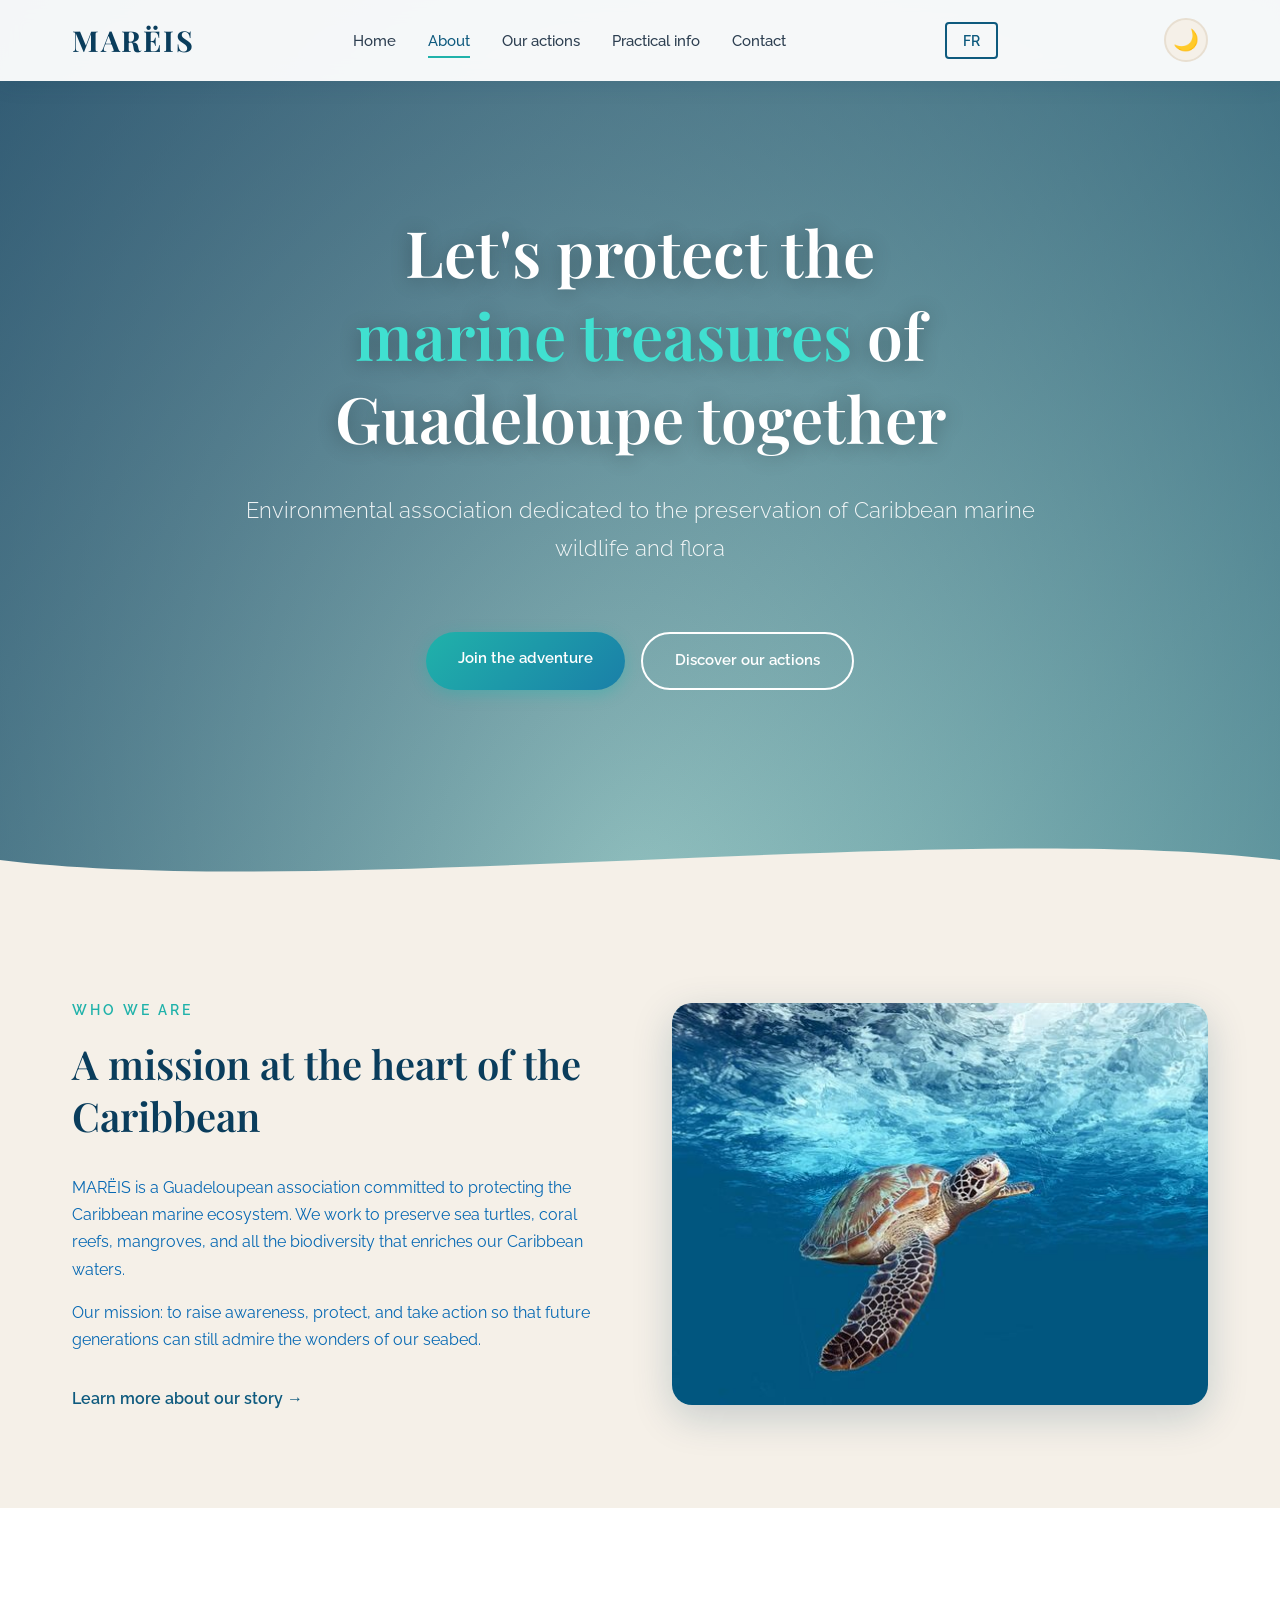
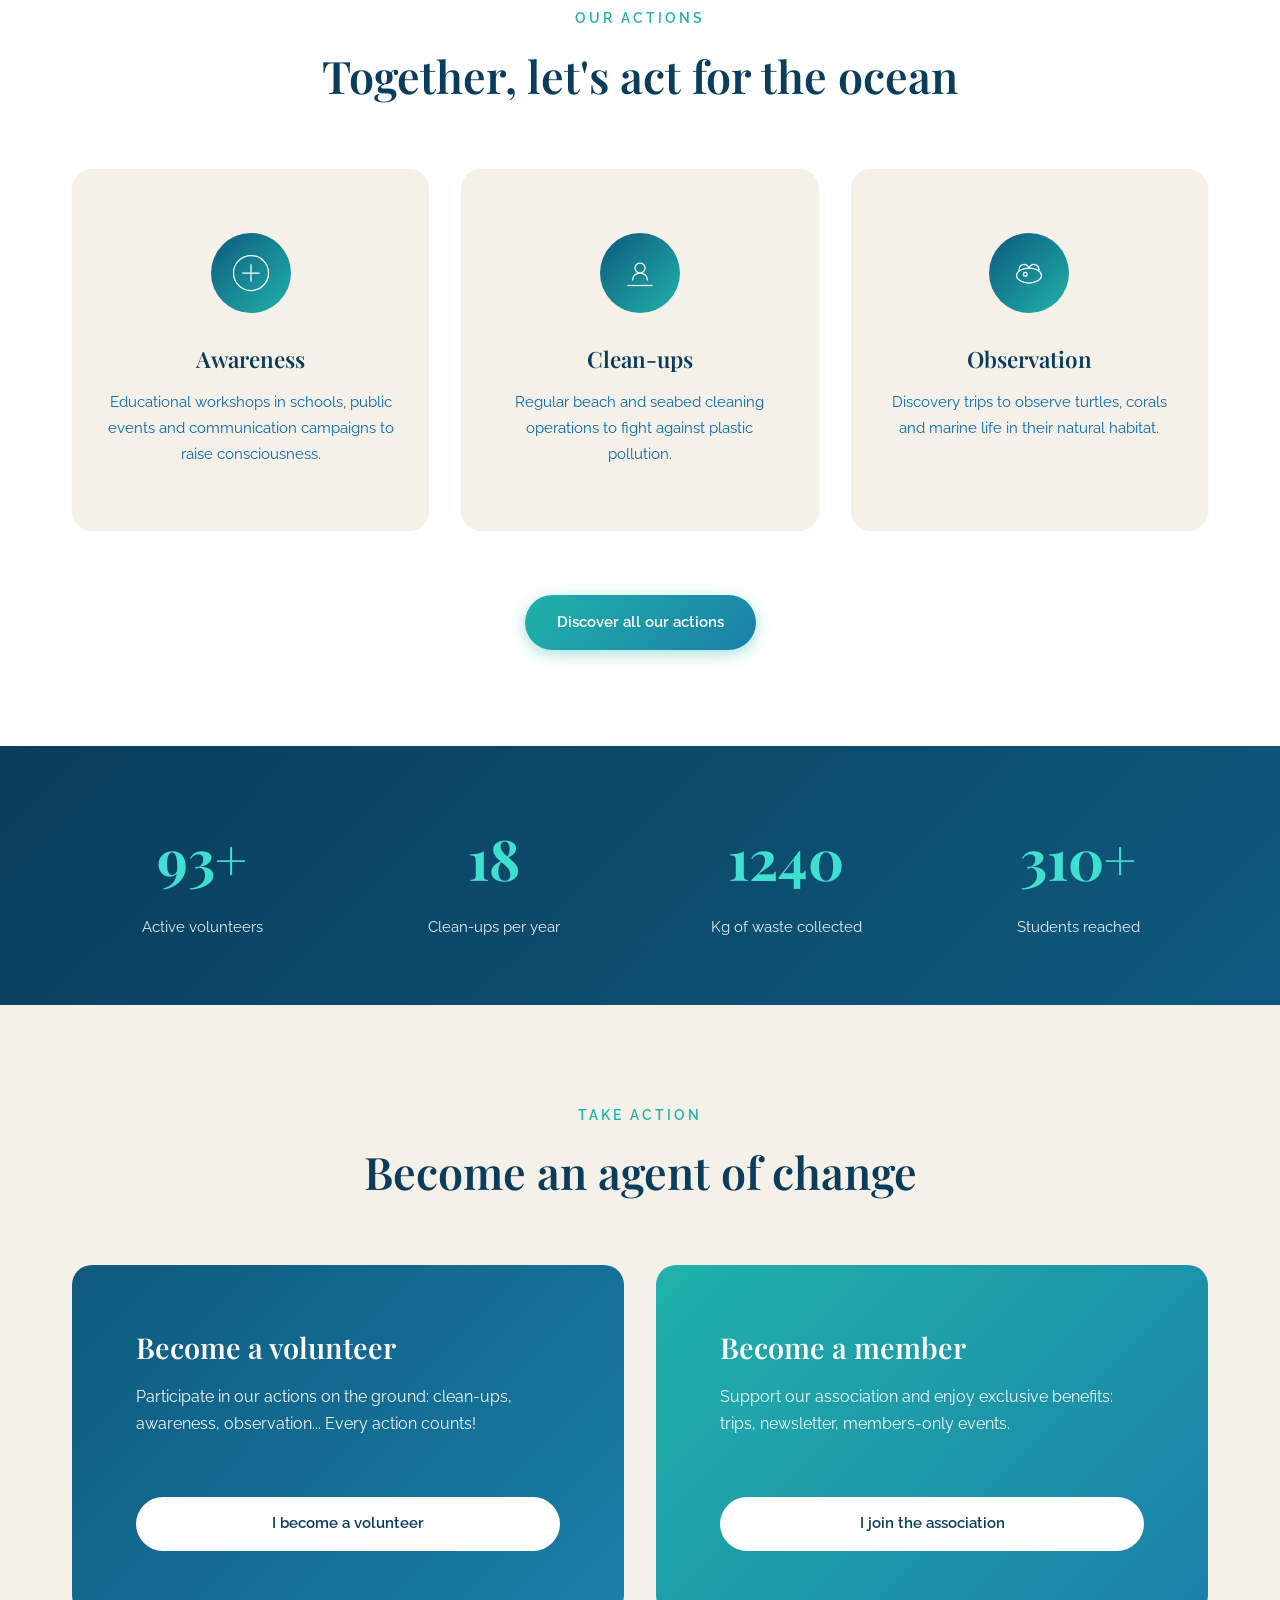
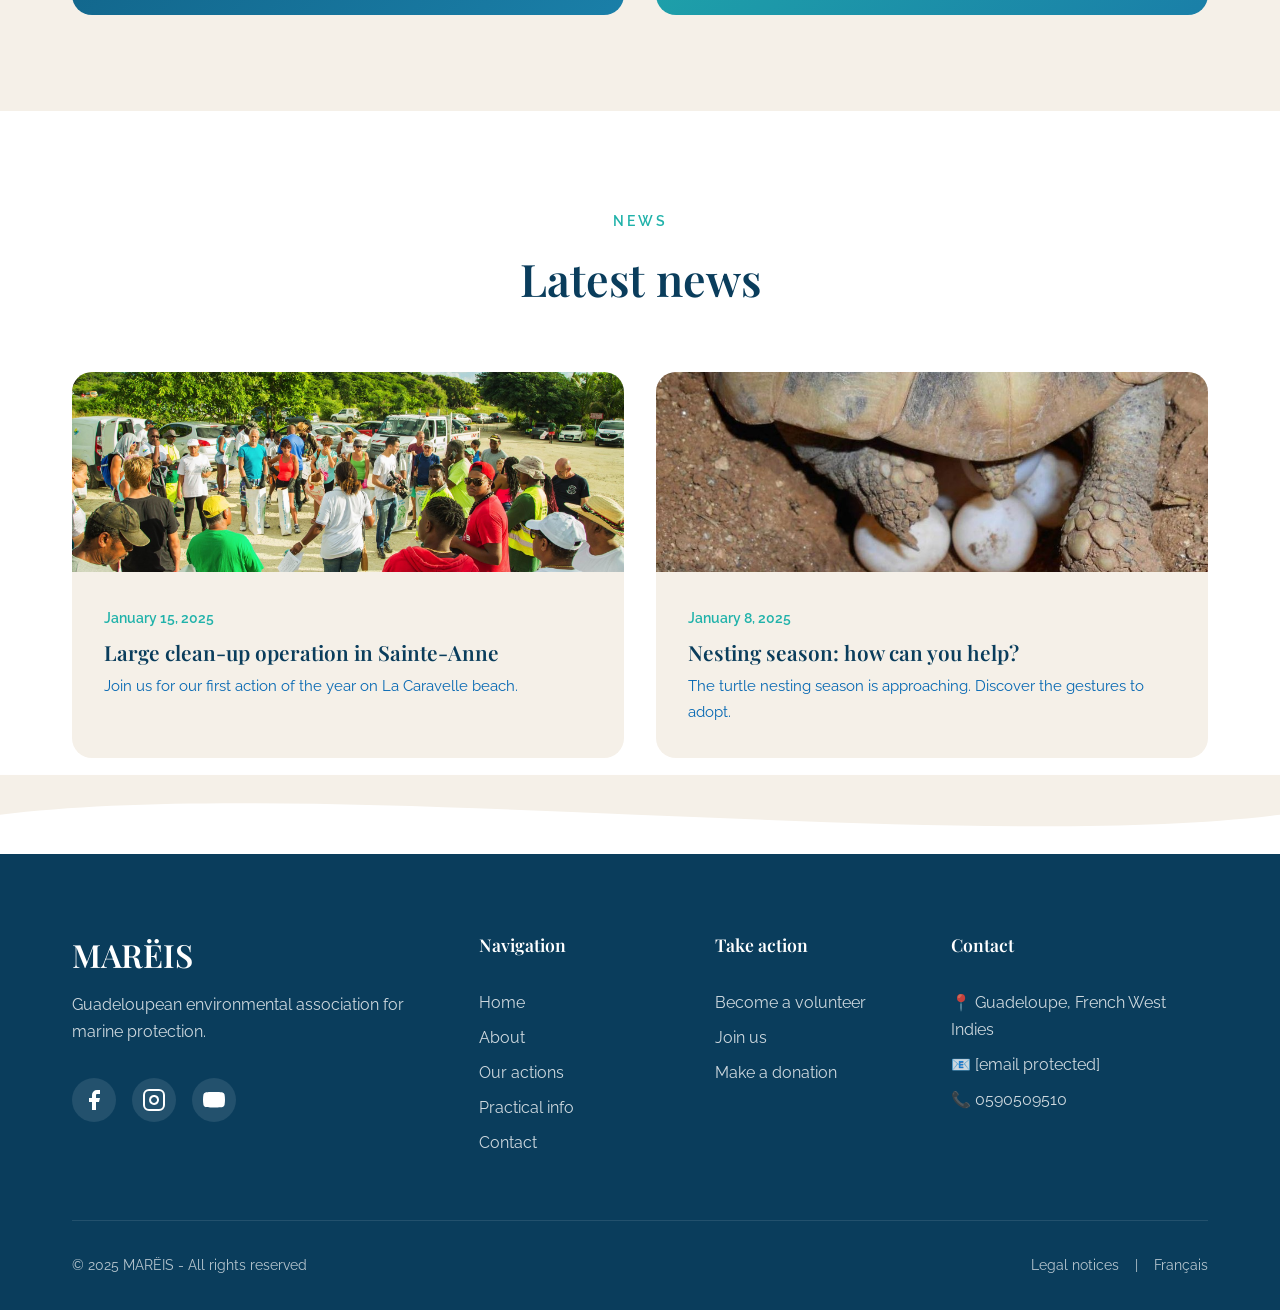
==== commit 8f63c59b: "Add files via upload" ====
--- a/a-propos-en.html
+++ b/a-propos-en.html
@@ -3,8 +3,8 @@
 <head>
     <meta charset="UTF-8">
     <meta name="viewport" content="width=device-width, initial-scale=1.0">
-    <meta name="description" content="Discover MARËIS, a Guadeloupean association engaged in the protection of marine wildlife and flora in the Caribbean. Our story, values and mission.">
-    <title>About | MARËIS - Marine Protection in Guadeloupe</title>
+    <meta name="description" content="MARËIS - Environmental association from Guadeloupe dedicated to the protection of marine wildlife and flora in the Caribbean.">
+    <title>MARËIS | Marine Protection in Guadeloupe</title>
     <link rel="preconnect" href="https://fonts.googleapis.com">
     <link rel="preconnect" href="https://fonts.gstatic.com" crossorigin>
     <link href="https://fonts.googleapis.com/css2?family=Playfair+Display:wght@400;600;700&family=Raleway:wght@300;400;500;600&display=swap" rel="stylesheet">
@@ -20,7 +20,7 @@
             <div class="nav-logo">
                 <a href="index-en.html" aria-label="MARËIS - Back to homepage">MARËIS</a>
             </div>
-            <ul class="nav-links" id="nav-links">
+            <ul class="nav-links">
                 <li><a href="index-en.html">Home</a></li>
                 <li><a href="a-propos-en.html">About</a></li>
                 <li><a href="nos-actions-en.html">Our actions</a></li>
@@ -28,7 +28,7 @@
                 <li><a href="contact-en.html">Contact</a></li>
             </ul>
             <div class="nav-lang">
-                <a href="a-propos.html" lang="fr" aria-label="Switch to French version">FR</a>
+                <a href="index.html" lang="fr" aria-label="Switch to French version">FR</a>
             </div>
             <button class="theme-toggle" id="theme-toggle" aria-label="Toggle dark mode" title="Change theme">
                 <span class="theme-icon-light" aria-hidden="true">🌙</span>
@@ -44,196 +44,169 @@
 
     <!-- Main content -->
     <main id="main-content" role="main">
-
-    <!-- Hero Page -->
-    <section class="page-hero" aria-labelledby="page-title">
-        <div class="page-hero-overlay"></div>
-        <div class="container">
-            <div class="page-hero-content">
-                <nav class="breadcrumb" aria-label="Breadcrumb navigation">
-                    <ol>
-                        <li><a href="index-en.html">Home</a></li>
-                        <li aria-current="page">About</li>
-                    </ol>
-                </nav>
-                <h1 id="page-title">About MARËIS</h1>
-                <p class="page-hero-subtitle">Our story, our values, our commitment to the oceans</p>
-            </div>
-        </div>
-        <div class="page-hero-wave">
-            <svg viewBox="0 0 1440 120" preserveAspectRatio="none" aria-hidden="true">
+    
+    <!-- Hero Section -->
+    <section class="hero" aria-labelledby="hero-title">
+        <div class="hero-overlay"></div>
+        <div class="hero-content">
+            <h1 id="hero-title" class="hero-title">Let's protect the <span>marine treasures</span> of Guadeloupe together</h1>
+            <p class="hero-subtitle">Environmental association dedicated to the preservation of Caribbean marine wildlife and flora</p>
+            <div class="hero-cta">
+                <a href="contact-en.html#adhesion" class="btn btn-primary">Join the adventure</a>
+                <a href="nos-actions-en.html" class="btn btn-secondary">Discover our actions</a>
+            </div>
+        </div>
+        <div class="hero-wave">
+            <svg viewBox="0 0 1440 120" preserveAspectRatio="none">
                 <path d="M0,60 C360,120 1080,0 1440,60 L1440,120 L0,120 Z" fill="var(--color-sand)"/>
             </svg>
         </div>
     </section>
 
-    <!-- Section Our Story -->
-    <section class="about-section" aria-labelledby="histoire-title">
+    <!-- Section About -->
+    <section class="about-preview" id="presentation" aria-labelledby="about-title">
         <div class="container">
-            <div class="about-grid">
-                <div class="about-text">
-                    <span class="section-tag">Our story</span>
-                    <h2 id="histoire-title">Born from a passion for our oceans</h2>
-                    <p>MARËIS was born in 2018 from the will of a group of passionate Guadeloupeans, lovers of the sea and concerned about the progressive degradation of our marine ecosystem. Divers, fishermen, biologists and ordinary citizens united around a common conviction: it was urgent to act to preserve the riches of our Caribbean waters.</p>
-                    <p>The name "MARËIS" evokes both the sea (mar) and starfish (estrella), symbols of the fragile beauty of our marine environment. Since our creation, we have grown to become a community of over 150 active volunteers, united by the same commitment.</p>
-                    <p>Today, MARËIS is recognized as a major player in marine protection in Guadeloupe, intervening both in the field and in schools to raise awareness among new generations.</p>
-                </div>
-                <div class="about-image">
-                    <div class="image-frame">
-                        <img src="Images/people.jpg" alt="MARËIS founding team during a sea outing">
-                    </div>
+            <div class="about-content">
+                <span class="section-tag">Who we are</span>
+                <h2 id="about-title">A mission at the heart of the Caribbean</h2>
+                <p>MARËIS is a Guadeloupean association committed to protecting the Caribbean marine ecosystem. We work to preserve sea turtles, coral reefs, mangroves, and all the biodiversity that enriches our Caribbean waters.</p>
+                <p>Our mission: to raise awareness, protect, and take action so that future generations can still admire the wonders of our seabed.</p>
+                <a href="a-propos-en.html" class="link-arrow">Learn more about our story →</a>
+            </div>
+            <div class="about-image">
+                <div class="image-frame">
+                    <img src="Images/Tortue marine.jpg" alt="Sea turtle in the waters of Guadeloupe">
                 </div>
             </div>
         </div>
     </section>
 
-    <!-- Section Context -->
-    <section class="context-section" aria-labelledby="contexte-title">
+    <!-- Section Our Actions -->
+    <section class="actions" aria-labelledby="actions-title">
         <div class="container">
             <div class="section-header">
-                <span class="section-tag">The context</span>
-                <h2 id="contexte-title">An ecosystem in danger</h2>
-            </div>
-            <div class="context-grid">
-                <article class="context-card">
-                    <div class="context-icon" aria-hidden="true">
+                <span class="section-tag">Our actions</span>
+                <h2 id="actions-title">Together, let's act for the ocean</h2>
+            </div>
+            <div class="actions-grid">
+                <article class="action-card">
+                    <div class="action-icon">
                         <svg xmlns="http://www.w3.org/2000/svg" viewBox="0 0 64 64" fill="none" stroke="currentColor" stroke-width="2">
-                            <path d="M32 8v48M16 24l16-16 16 16M8 56h48"/>
+                            <circle cx="32" cy="32" r="28"/>
+                            <path d="M32 18v28M18 32h28"/>
                         </svg>
                     </div>
-                    <h3>Water warming</h3>
-                    <p>The temperature of Caribbean waters is increasing every year, causing massive bleaching of corals. In Guadeloupe, nearly 50% of coral reefs are threatened.</p>
+                    <h3>Awareness</h3>
+                    <p>Educational workshops in schools, public events and communication campaigns to raise consciousness.</p>
                 </article>
-                <article class="context-card">
-                    <div class="context-icon" aria-hidden="true">
+                <article class="action-card">
+                    <div class="action-icon">
                         <svg xmlns="http://www.w3.org/2000/svg" viewBox="0 0 64 64" fill="none" stroke="currentColor" stroke-width="2">
-                            <circle cx="32" cy="32" r="24"/>
-                            <path d="M20 32h24M32 20v24"/>
+                            <path d="M20 44c0-8 6-12 12-12s12 4 12 12"/>
+                            <circle cx="32" cy="24" r="8"/>
+                            <path d="M12 52h40"/>
                         </svg>
                     </div>
-                    <h3>Plastic pollution</h3>
-                    <p>Every year, tons of plastic waste invade our coasts and seabeds, threatening marine fauna and destroying natural habitats.</p>
+                    <h3>Clean-ups</h3>
+                    <p>Regular beach and seabed cleaning operations to fight against plastic pollution.</p>
                 </article>
-                <article class="context-card">
-                    <div class="context-icon" aria-hidden="true">
+                <article class="action-card">
+                    <div class="action-icon">
                         <svg xmlns="http://www.w3.org/2000/svg" viewBox="0 0 64 64" fill="none" stroke="currentColor" stroke-width="2">
                             <ellipse cx="32" cy="36" rx="20" ry="12"/>
-                            <path d="M24 32c-4-8 0-16 8-16s12 8 8 16"/>
+                            <circle cx="26" cy="34" r="3"/>
+                            <path d="M32 24c-4-8-16-8-16 4"/>
+                            <path d="M32 24c4-8 16-8 16 4"/>
                         </svg>
                     </div>
-                    <h3>Threatened species</h3>
-                    <p>Sea turtles, manatees and many fish species are seeing their populations decline due to human activities and climate change.</p>
+                    <h3>Observation</h3>
+                    <p>Discovery trips to observe turtles, corals and marine life in their natural habitat.</p>
                 </article>
             </div>
+            <div class="actions-cta">
+                <a href="nos-actions-en.html" class="btn btn-primary">Discover all our actions</a>
+            </div>
         </div>
     </section>
 
-    <!-- Section Our Values -->
-    <section class="values-section" aria-labelledby="valeurs-title">
+    <!-- Section Key Figures -->
+    <section class="stats" aria-label="Key figures of the association">
+        <div class="container">
+            <div class="stats-grid">
+                <div class="stat-item">
+                    <span class="stat-number">150+</span>
+                    <span class="stat-label">Active volunteers</span>
+                </div>
+                <div class="stat-item">
+                    <span class="stat-number">30</span>
+                    <span class="stat-label">Clean-ups per year</span>
+                </div>
+                <div class="stat-item">
+                    <span class="stat-number">2000</span>
+                    <span class="stat-label">Kg of waste collected</span>
+                </div>
+                <div class="stat-item">
+                    <span class="stat-number">500+</span>
+                    <span class="stat-label">Students reached</span>
+                </div>
+            </div>
+        </div>
+    </section>
+
+    <!-- Section Take Action -->
+    <section class="join-us" aria-labelledby="join-title">
         <div class="container">
             <div class="section-header">
-                <span class="section-tag">Our values</span>
-                <h2 id="valeurs-title">What guides our action</h2>
-            </div>
-            <div class="values-grid">
-                <article class="value-card">
-                    <span class="value-number" aria-hidden="true">01</span>
-                    <h3>Respect for life</h3>
-                    <p>We believe that all species have the right to exist. Our actions aim to preserve marine biodiversity in all its forms.</p>
-                </article>
-                <article class="value-card">
-                    <span class="value-number" aria-hidden="true">02</span>
-                    <h3>Scientific approach</h3>
-                    <p>We base our initiatives on rigorous scientific research and expert advice. Knowledge guides our actions.</p>
-                </article>
-                <article class="value-card">
-                    <span class="value-number" aria-hidden="true">03</span>
-                    <h3>Community engagement</h3>
-                    <p>Real change comes from collective commitment. We involve local communities, young people and businesses in our actions.</p>
-                </article>
-                <article class="value-card">
-                    <span class="value-number" aria-hidden="true">04</span>
-                    <h3>Intergenerational responsibility</h3>
-                    <p>We work for future generations. Every action taken today is a gift to tomorrow's world.</p>
-                </article>
+                <span class="section-tag">Take action</span>
+                <h2 id="join-title">Become an agent of change</h2>
+            </div>
+            <div class="join-grid">
+                <div class="join-card join-volunteer">
+                    <div class="join-card-content">
+                        <h3>Become a volunteer</h3>
+                        <p>Participate in our actions on the ground: clean-ups, awareness, observation... Every action counts!</p>
+                        <a href="contact-en.html#benevole" class="btn btn-white">I become a volunteer</a>
+                    </div>
+                </div>
+                <div class="join-card join-member">
+                    <div class="join-card-content">
+                        <h3>Become a member</h3>
+                        <p>Support our association and enjoy exclusive benefits: trips, newsletter, members-only events.</p>
+                        <a href="contact-en.html#adhesion" class="btn btn-white">I join the association</a>
+                    </div>
+                </div>
             </div>
         </div>
     </section>
 
-    <!-- Section Commitment -->
-    <section class="engagement-section" aria-labelledby="engagement-title">
-        <div class="container">
-            <div class="engagement-grid">
-                <div class="engagement-text">
-                    <h2 id="engagement-title">Acting for a sustainable future</h2>
-                    <p>We believe in the power of collective action. Our beach clean-up operations bring together hundreds of volunteers each year. We also work with local elected officials to promote coastal protection policies.</p>
-                </div>
-            </div>
-        </div>
-    </section>
-
-    <!-- Section Team -->
-    <section class="team-section" aria-labelledby="equipe-title">
+    <!-- Section News -->
+    <section class="news" aria-labelledby="news-title">
         <div class="container">
             <div class="section-header">
-                <span class="section-tag">Our team</span>
-                <h2 id="equipe-title">Passionate committed people</h2>
-            </div>
-            <div class="team-grid">
-                <article class="team-card">
-                    <div class="team-image">
-                        <img src="Images/femme plus vielle.png" alt="Portrait of Marie-Line Dubois">
-                    </div>
-                    <div class="team-info">
-                        <h3>Marie-Line Dubois</h3>
-                        <span class="team-role">President</span>
-                        <p>Marine biologist, passionate about turtles for 20 years.</p>
+                <span class="section-tag">News</span>
+                <h2 id="news-title">Latest news</h2>
+            </div>
+            <div class="news-grid">
+                <article class="news-card">
+                    <div class="news-image">
+                        <img src="Images/Nettoyage de la plage.jpg" alt="Beach clean-up">
+                    </div>
+                    <div class="news-content">
+                        <span class="news-date">January 15, 2025</span>
+                        <h3>Large clean-up operation in Sainte-Anne</h3>
+                        <p>Join us for our first action of the year on La Caravelle beach.</p>
                     </div>
                 </article>
-                <article class="team-card">
-                    <div class="team-image">
-                        <img src="Images/monsieur vieux.jpg" alt="Portrait of Jean-Marc Célestine">
-                    </div>
-                    <div class="team-info">
-                        <h3>Jean-Marc Célestine</h3>
-                        <span class="team-role">Vice-president</span>
-                        <p>Former fisherman, now ocean defender.</p>
+                <article class="news-card">
+                    <div class="news-image">
+                        <img src="Images/Tortue en pontes.jpg" alt="Turtle nesting">
+                    </div>
+                    <div class="news-content">
+                        <span class="news-date">January 8, 2025</span>
+                        <h3>Nesting season: how can you help?</h3>
+                        <p>The turtle nesting season is approaching. Discover the gestures to adopt.</p>
                     </div>
                 </article>
-                <article class="team-card">
-                    <div class="team-image">
-                        <img src="Images/madame.jpg" alt="Portrait of Stéphanie Lancry">
-                    </div>
-                    <div class="team-info">
-                        <h3>Stéphanie Lancry</h3>
-                        <span class="team-role">Educational coordinator</span>
-                        <p>Teacher and coordinator of school actions.</p>
-                    </div>
-                </article>
-                <article class="team-card">
-                    <div class="team-image">
-                        <img src="Images/homme.jpg" alt="Portrait of Kévin Moutoussamy">
-                    </div>
-                    <div class="team-info">
-                        <h3>Kévin Moutoussamy</h3>
-                        <span class="team-role">Field coordinator</span>
-                        <p>Professional diver and action organizer.</p>
-                    </div>
-                </article>
-            </div>
-        </div>
-    </section>
-
-    <!-- Section CTA -->
-    <section class="cta-section" aria-labelledby="cta-title">
-        <div class="container">
-            <div class="cta-content">
-                <h2 id="cta-title">Join our community</h2>
-                <p>Together, we can make a difference. Become a volunteer or member and actively participate in protecting our marine heritage.</p>
-                <div class="cta-buttons">
-                    <a href="contact-en.html#benevole" class="btn btn-primary">Become a volunteer</a>
-                    <a href="contact-en.html#adhesion" class="btn btn-secondary-dark">Join the association</a>
-                </div>
             </div>
         </div>
     </section>
@@ -244,7 +217,7 @@
     <!-- Footer -->
     <footer class="footer" role="contentinfo">
         <div class="footer-wave">
-            <svg viewBox="0 0 1440 120" preserveAspectRatio="none" aria-hidden="true">
+            <svg viewBox="0 0 1440 120" preserveAspectRatio="none">
                 <path d="M0,60 C360,0 1080,120 1440,60 L1440,0 L0,0 Z" fill="var(--color-sand)"/>
             </svg>
         </div>
@@ -254,20 +227,20 @@
                     <h3>MARËIS</h3>
                     <p>Guadeloupean environmental association for marine protection.</p>
                     <div class="footer-social">
-                        <a href="#" aria-label="Follow us on Facebook">
-                            <svg xmlns="http://www.w3.org/2000/svg" width="24" height="24" viewBox="0 0 24 24" fill="currentColor" aria-hidden="true">
+                        <a href="#" aria-label="Facebook">
+                            <svg xmlns="http://www.w3.org/2000/svg" width="24" height="24" viewBox="0 0 24 24" fill="currentColor">
                                 <path d="M18 2h-3a5 5 0 0 0-5 5v3H7v4h3v8h4v-8h3l1-4h-4V7a1 1 0 0 1 1-1h3z"/>
                             </svg>
                         </a>
-                        <a href="#" aria-label="Follow us on Instagram">
-                            <svg xmlns="http://www.w3.org/2000/svg" width="24" height="24" viewBox="0 0 24 24" fill="none" stroke="currentColor" stroke-width="2" aria-hidden="true">
+                        <a href="#" aria-label="Instagram">
+                            <svg xmlns="http://www.w3.org/2000/svg" width="24" height="24" viewBox="0 0 24 24" fill="none" stroke="currentColor" stroke-width="2">
                                 <rect x="2" y="2" width="20" height="20" rx="5" ry="5"/>
                                 <path d="M16 11.37A4 4 0 1 1 12.63 8 4 4 0 0 1 16 11.37z"/>
                                 <line x1="17.5" y1="6.5" x2="17.51" y2="6.5"/>
                             </svg>
                         </a>
-                        <a href="#" aria-label="Watch our videos on YouTube">
-                            <svg xmlns="http://www.w3.org/2000/svg" width="24" height="24" viewBox="0 0 24 24" fill="currentColor" aria-hidden="true">
+                        <a href="#" aria-label="YouTube">
+                            <svg xmlns="http://www.w3.org/2000/svg" width="24" height="24" viewBox="0 0 24 24" fill="currentColor">
                                 <path d="M22.54 6.42a2.78 2.78 0 0 0-1.94-2C18.88 4 12 4 12 4s-6.88 0-8.6.46a2.78 2.78 0 0 0-1.94 2A29 29 0 0 0 1 11.75a29 29 0 0 0 .46 5.33A2.78 2.78 0 0 0 3.4 19c1.72.46 8.6.46 8.6.46s6.88 0 8.6-.46a2.78 2.78 0 0 0 1.94-2 29 29 0 0 0 .46-5.25 29 29 0 0 0-.46-5.33z"/>
                                 <polygon points="9.75 15.02 15.5 11.75 9.75 8.48 9.75 15.02" fill="white"/>
                             </svg>
@@ -294,22 +267,410 @@
                 </div>
                 <div class="footer-contact">
                     <h4>Contact</h4>
-                    <p><span aria-hidden="true">📍</span> Guadeloupe, French West Indies</p>
-                    <p><span aria-hidden="true">📧</span> <a href="/cdn-cgi/l/email-protection#a7c4c8c9d3c6c4d3e7cac6d5c2ced48ac6d4d4c889c1d5"><span class="__cf_email__" data-cfemail="4f2c20213b2e2c3b0f222e3d2a263c622e3c3c2061293d">[email&#160;protected]</span></a></p>
-                    <p><span aria-hidden="true">📞</span> <a href="tel:+0590509510">0590509510</a></p>
+                    <p>📍 Guadeloupe, French West Indies</p>
+                    <p>📧 <a href="/cdn-cgi/l/email-protection#03606c6d77626077436e6271666a702e6270706c2d6571"><span class="__cf_email__" data-cfemail="99faf6f7edf8faedd9f4f8ebfcf0eab4f8eaeaf6b7ffeb">[email&#160;protected]</span></a></p>
+                    <p>📞 0590509510</p>
                 </div>
             </div>
             <div class="footer-bottom">
                 <p>&copy; 2025 MARËIS - All rights reserved</p>
                 <div class="footer-legal">
                     <a href="contact-en.html#mentions">Legal notices</a>
-                    <span aria-hidden="true">|</span>
-                    <a href="a-propos.html">Français</a>
+                    <span>|</span>
+                    <a href="index.html">Français</a>
                 </div>
             </div>
         </div>
     </footer>
 
-    <script src="script.js"></script>
+    <script>
+/* ===================================
+   MARËIS - JavaScript
+   Theme persistence & Navigation
+   =================================== */
+
+// ===================================
+// IMMEDIATELY: Apply theme BEFORE DOM loads (no flash)
+// ===================================
+(function() {
+    // Get saved theme from BOTH possible keys (for compatibility)
+    const savedTheme = localStorage.getItem('mareis-theme') || localStorage.getItem('theme');
+    const prefersDark = window.matchMedia('(prefers-color-scheme: dark)').matches;
+    const themeToApply = savedTheme || (prefersDark ? 'dark' : 'light');
+    
+    // Apply theme immediately to prevent flash
+    document.documentElement.setAttribute('data-theme', themeToApply);
+    
+    // Save with both keys for compatibility
+    localStorage.setItem('mareis-theme', themeToApply);
+    localStorage.setItem('theme', themeToApply);
+})();
+
+// ===================================
+// Wait for DOM
+// ===================================
+document.addEventListener('DOMContentLoaded', function() {
+    
+    console.log('DOM loaded - MARËIS script starting');
+    
+    // ===================================
+    // Theme Toggle - Dark/Light Mode
+    // ===================================
+    const themeToggle = document.getElementById('theme-toggle');
+    
+    console.log('Theme toggle button found:', !!themeToggle);
+    
+    if (themeToggle) {
+        // Update button label based on current theme
+        const updateThemeLabel = function() {
+            const currentTheme = document.documentElement.getAttribute('data-theme');
+            const isEnglish = document.documentElement.lang === 'en';
+            
+            if (currentTheme === 'dark') {
+                themeToggle.setAttribute('aria-label', isEnglish ? 'Switch to light mode' : 'Activer le mode clair');
+            } else {
+                themeToggle.setAttribute('aria-label', isEnglish ? 'Switch to dark mode' : 'Activer le mode sombre');
+            }
+        };
+        
+        // Set initial label
+        updateThemeLabel();
+        
+        // Handle click
+        themeToggle.addEventListener('click', function(e) {
+            console.log('Theme toggle clicked!');
+            
+            e.preventDefault();
+            e.stopPropagation();
+            
+            const currentTheme = document.documentElement.getAttribute('data-theme');
+            const newTheme = currentTheme === 'dark' ? 'light' : 'dark';
+            
+            console.log('Changing theme from', currentTheme, 'to', newTheme);
+            
+            // Apply new theme
+            document.documentElement.setAttribute('data-theme', newTheme);
+            
+            // Save to localStorage with BOTH keys
+            localStorage.setItem('mareis-theme', newTheme);
+            localStorage.setItem('theme', newTheme);
+            
+            // Update label
+            updateThemeLabel();
+            
+            console.log('Theme changed successfully to:', newTheme);
+        });
+        
+        console.log('Theme toggle event listener attached');
+    } else {
+        console.error('Theme toggle button NOT FOUND!');
+    }
+    
+    // ===================================
+    // Active Navigation Link
+    // ===================================
+    const setActiveNavLink = function() {
+        const currentPage = window.location.pathname.split('/').pop() || 'index.html';
+        const navLinks = document.querySelectorAll('.nav-links a');
+        
+        console.log('Current page:', currentPage);
+        
+        navLinks.forEach(link => {
+            // Remove existing active class
+            link.classList.remove('active');
+            link.removeAttribute('aria-current');
+            
+            // Get the href filename
+            const linkPage = link.getAttribute('href').split('/').pop();
+            
+            // Check if this link matches current page
+            if (linkPage === currentPage) {
+                link.classList.add('active');
+                link.setAttribute('aria-current', 'page');
+                console.log('Active link set:', linkPage);
+            }
+        });
+    };
+    
+    // Set active link on page load
+    setActiveNavLink();
+    
+    // ===================================
+    // Mobile Navigation Toggle
+    // ===================================
+    const navToggle = document.querySelector('.nav-toggle');
+    const navLinks = document.querySelector('.nav-links');
+    
+    if (navToggle && navLinks) {
+        navToggle.addEventListener('click', function() {
+            navLinks.classList.toggle('active');
+            
+            const isActive = navLinks.classList.contains('active');
+            navToggle.setAttribute('aria-expanded', isActive);
+            
+            // Burger animation
+            const spans = navToggle.querySelectorAll('span');
+            spans.forEach((span, index) => {
+                if (isActive) {
+                    if (index === 0) span.style.transform = 'rotate(45deg) translate(5px, 5px)';
+                    if (index === 1) span.style.opacity = '0';
+                    if (index === 2) span.style.transform = 'rotate(-45deg) translate(5px, -5px)';
+                } else {
+                    span.style.transform = 'none';
+                    span.style.opacity = '1';
+                }
+            });
+        });
+        
+        // Close menu when clicking a link
+        navLinks.querySelectorAll('a').forEach(link => {
+            link.addEventListener('click', () => {
+                navLinks.classList.remove('active');
+                navToggle.setAttribute('aria-expanded', 'false');
+                
+                const spans = navToggle.querySelectorAll('span');
+                spans.forEach(span => {
+                    span.style.transform = 'none';
+                    span.style.opacity = '1';
+                });
+            });
+        });
+    }
+    
+    // ===================================
+    // Header Shadow on Scroll
+    // ===================================
+    const header = document.querySelector('.header');
+    
+    if (header) {
+        window.addEventListener('scroll', function() {
+            if (window.pageYOffset > 100) {
+                header.style.boxShadow = '0 4px 20px rgba(10, 61, 92, 0.15)';
+            } else {
+                header.style.boxShadow = '0 4px 20px rgba(10, 61, 92, 0.1)';
+            }
+        });
+    }
+    
+    // ===================================
+    // Scroll Animations (Intersection Observer)
+    // ===================================
+    const animateOnScroll = function() {
+        const elements = document.querySelectorAll('.action-card, .stat-item, .join-card, .news-card, .about-content, .about-image, .value-card, .context-card, .team-card, .program-card, .event-card, .hours-card, .pricing-card, .faq-item, .contact-card');
+        
+        if (elements.length === 0) return;
+        
+        const observer = new IntersectionObserver((entries) => {
+            entries.forEach(entry => {
+                if (entry.isIntersecting) {
+                    entry.target.style.opacity = '1';
+                    entry.target.style.transform = 'translateY(0)';
+                }
+            });
+        }, {
+            threshold: 0.1,
+            rootMargin: '0px 0px -50px 0px'
+        });
+        
+        elements.forEach(el => {
+            el.style.opacity = '0';
+            el.style.transform = 'translateY(30px)';
+            el.style.transition = 'opacity 0.6s ease, transform 0.6s ease';
+            observer.observe(el);
+        });
+    };
+    
+    animateOnScroll();
+    
+    // ===================================
+    // Number Counter Animation
+    // ===================================
+    const animateNumbers = function() {
+        const numbers = document.querySelectorAll('.stat-number');
+        
+        if (numbers.length === 0) return;
+        
+        const observer = new IntersectionObserver((entries) => {
+            entries.forEach(entry => {
+                if (entry.isIntersecting) {
+                    const target = entry.target;
+                    const finalNumber = parseInt(target.textContent.replace(/\D/g, ''));
+                    const suffix = target.textContent.replace(/[0-9]/g, '');
+                    let current = 0;
+                    const increment = finalNumber / 50;
+                    const stepTime = 40;
+                    
+                    const counter = setInterval(() => {
+                        current += increment;
+                        if (current >= finalNumber) {
+                            target.textContent = finalNumber + suffix;
+                            clearInterval(counter);
+                        } else {
+                            target.textContent = Math.floor(current) + suffix;
+                        }
+                    }, stepTime);
+                    
+                    observer.unobserve(target);
+                }
+            });
+        }, { threshold: 0.5 });
+        
+        numbers.forEach(num => observer.observe(num));
+    };
+    
+    animateNumbers();
+    
+    // ===================================
+    // Smooth Scroll for Anchors
+    // ===================================
+    document.querySelectorAll('a[href^="#"]').forEach(anchor => {
+        anchor.addEventListener('click', function(e) {
+            const href = this.getAttribute('href');
+            if (href !== '#') {
+                e.preventDefault();
+                const target = document.querySelector(href);
+                if (target) {
+                    const headerHeight = header ? header.offsetHeight : 0;
+                    const targetPosition = target.offsetTop - headerHeight - 20;
+                    
+                    window.scrollTo({
+                        top: targetPosition,
+                        behavior: 'smooth'
+                    });
+                }
+            }
+        });
+    });
+    
+    // ===================================
+    // Hero Parallax Effect
+    // ===================================
+    const hero = document.querySelector('.hero');
+    
+    if (hero) {
+        window.addEventListener('scroll', function() {
+            const scrolled = window.pageYOffset;
+            const heroContent = document.querySelector('.hero-content');
+            
+            if (heroContent && scrolled < window.innerHeight) {
+                heroContent.style.transform = `translateY(${scrolled * 0.3}px)`;
+                heroContent.style.opacity = 1 - (scrolled / (window.innerHeight * 0.8));
+            }
+        });
+    }
+    
+    // ===================================
+    // Contact Form Handling
+    // ===================================
+    const contactForm = document.querySelector('.contact-form');
+    
+    if (contactForm) {
+        contactForm.addEventListener('submit', function(e) {
+            e.preventDefault();
+            
+            // Basic validation
+            let isValid = true;
+            const requiredFields = this.querySelectorAll('[required]');
+            
+            requiredFields.forEach(field => {
+                if (!field.value.trim()) {
+                    isValid = false;
+                    field.classList.add('error');
+                } else {
+                    field.classList.remove('error');
+                }
+            });
+            
+            // Email validation
+            const emailField = this.querySelector('input[type="email"]');
+            if (emailField && emailField.value) {
+                const emailRegex = /^[^\s@]+@[^\s@]+\.[^\s@]+$/;
+                if (!emailRegex.test(emailField.value)) {
+                    isValid = false;
+                    emailField.classList.add('error');
+                }
+            }
+            
+            if (isValid) {
+                const submitBtn = this.querySelector('button[type="submit"]');
+                const originalText = submitBtn.textContent;
+                const isEnglish = document.documentElement.lang === 'en';
+                
+                submitBtn.textContent = isEnglish ? 'Sending...' : 'Envoi en cours...';
+                submitBtn.disabled = true;
+                
+                setTimeout(() => {
+                    const message = isEnglish 
+                        ? 'Thank you for your message! We will respond as soon as possible.'
+                        : 'Merci pour votre message ! Nous vous répondrons dans les plus brefs délais.';
+                    alert(message);
+                    this.reset();
+                    submitBtn.textContent = originalText;
+                    submitBtn.disabled = false;
+                }, 1500);
+            }
+        });
+    }
+    
+    // ===================================
+    // FAQ Accordion (if present)
+    // ===================================
+    const faqItems = document.querySelectorAll('.faq-item');
+    
+    faqItems.forEach(item => {
+        const question = item.querySelector('.faq-question');
+        if (question) {
+            question.addEventListener('click', function() {
+                const isOpen = item.classList.contains('active');
+                
+                // Close all FAQ items
+                faqItems.forEach(faq => faq.classList.remove('active'));
+                
+                // Open clicked item if it wasn't open
+                if (!isOpen) {
+                    item.classList.add('active');
+                }
+            });
+        }
+    });
+    
+    // ===================================
+    // Tabs Navigation (Nos Actions page)
+    // ===================================
+    const tabButtons = document.querySelectorAll('.tab-btn');
+    const tabPanels = document.querySelectorAll('.tab-panel');
+    
+    if (tabButtons.length > 0) {
+        tabButtons.forEach(button => {
+            button.addEventListener('click', function() {
+                const targetTab = this.getAttribute('data-tab');
+                
+                // Update buttons
+                tabButtons.forEach(btn => {
+                    btn.classList.remove('active');
+                    btn.setAttribute('aria-selected', 'false');
+                });
+                this.classList.add('active');
+                this.setAttribute('aria-selected', 'true');
+                
+                // Update panels
+                tabPanels.forEach(panel => {
+                    panel.classList.remove('active');
+                    panel.setAttribute('hidden', '');
+                });
+                
+                const targetPanel = document.getElementById(targetTab);
+                if (targetPanel) {
+                    targetPanel.classList.add('active');
+                    targetPanel.removeAttribute('hidden');
+                }
+            });
+        });
+    }
+    
+    console.log('MARËIS script fully loaded');
+    
+});
+    </script>
 </body>
 </html>
--- a/style.css
+++ b/style.css
@@ -703,7 +703,8 @@
 
 .join-card-content {
     padding: var(--spacing-lg);
-    color: var(--color-white);
+    color: rgb(255, 255, 255);
+   
     display: flex;
     flex-direction: column;
     height: 100%;
@@ -712,7 +713,7 @@
 
 .join-card h3 {
     font-size: 1.8rem;
-    color: var(--color-white);
+    color: rgb(255, 255, 255);
     margin-bottom: var(--spacing-sm);
 }
 
